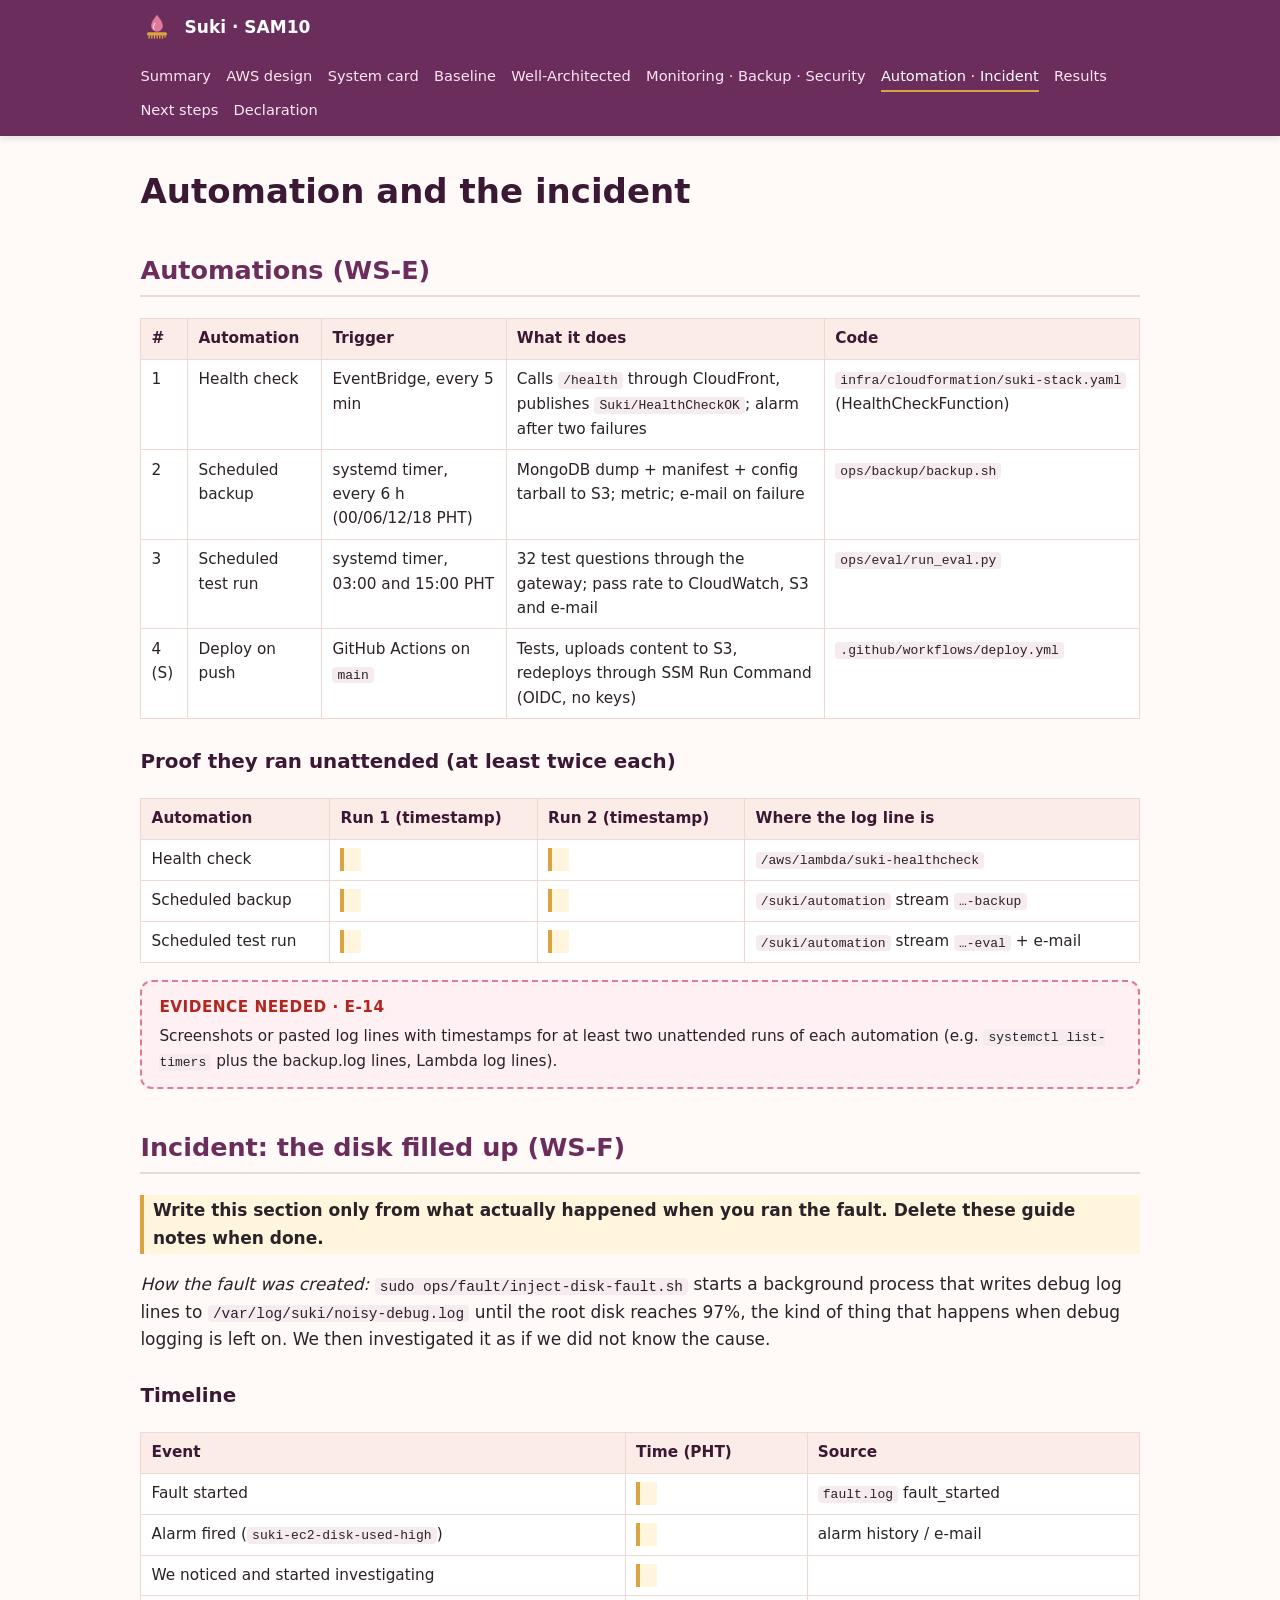
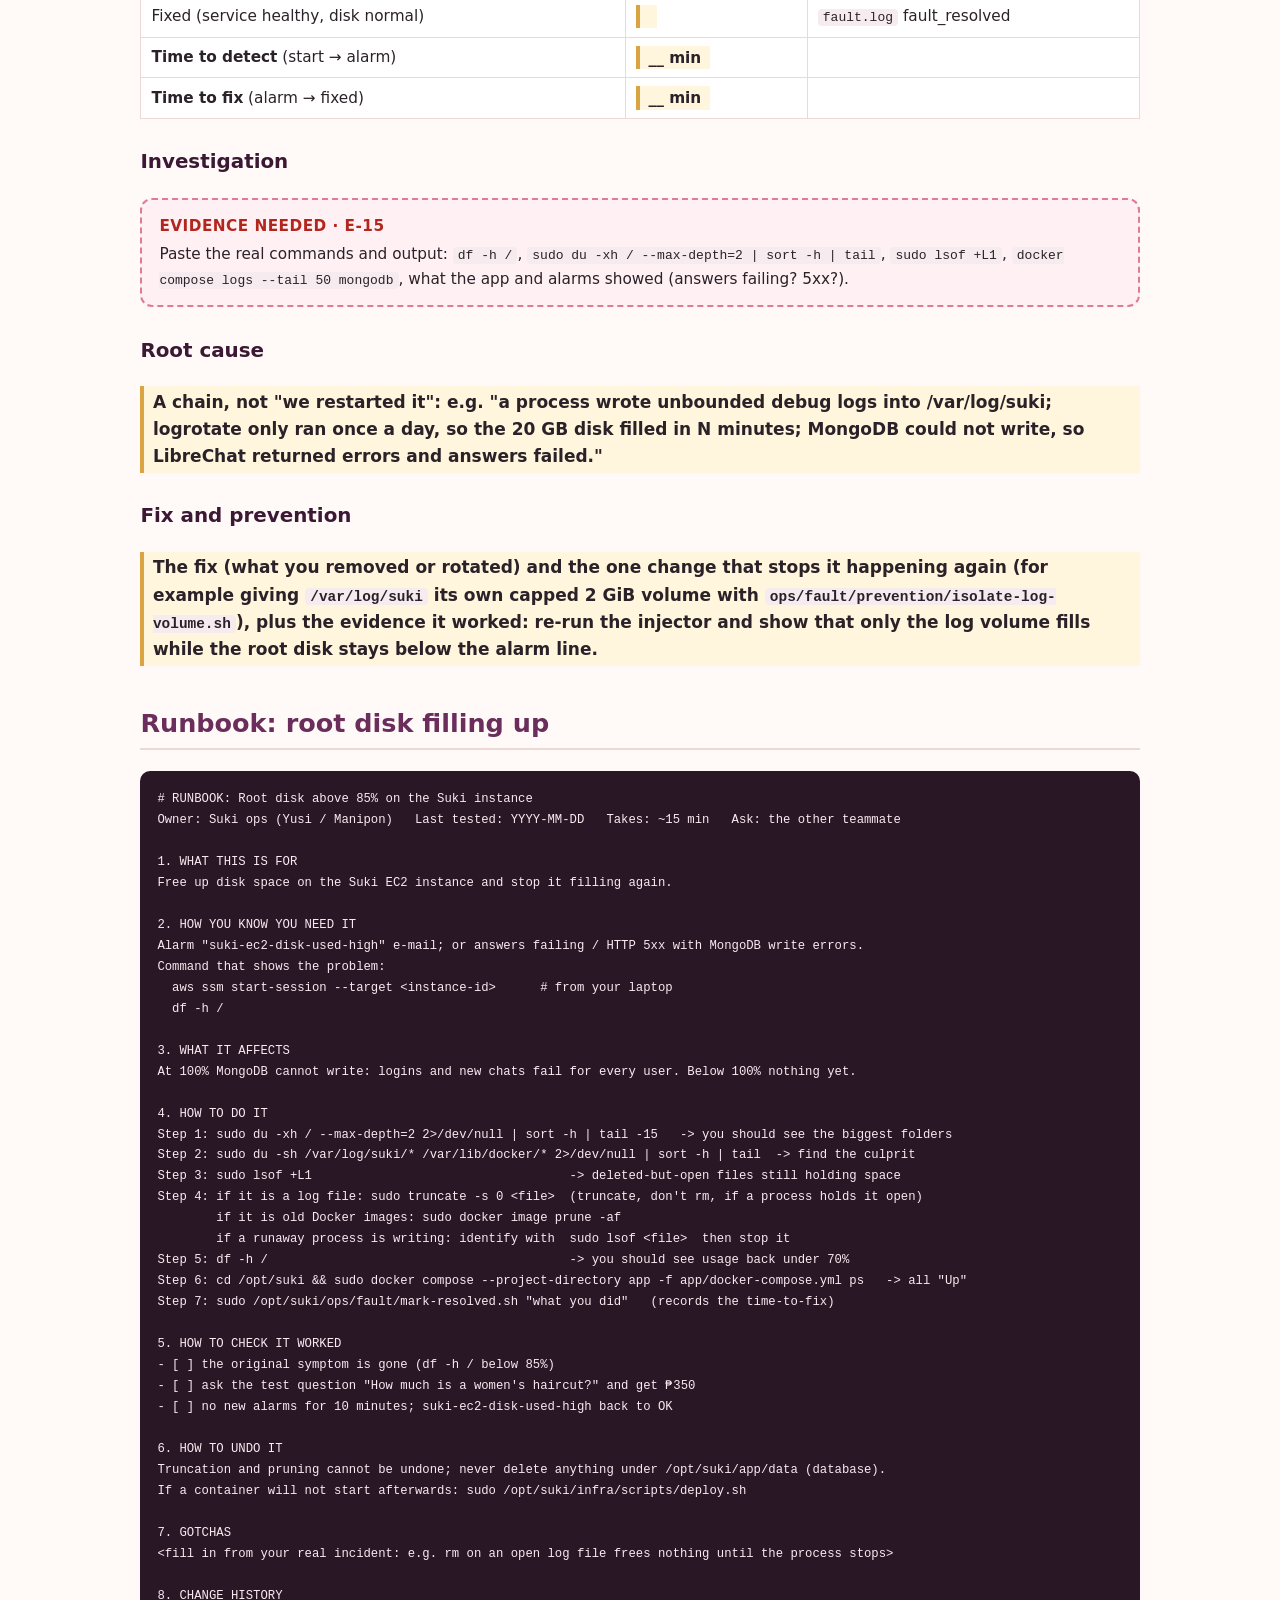
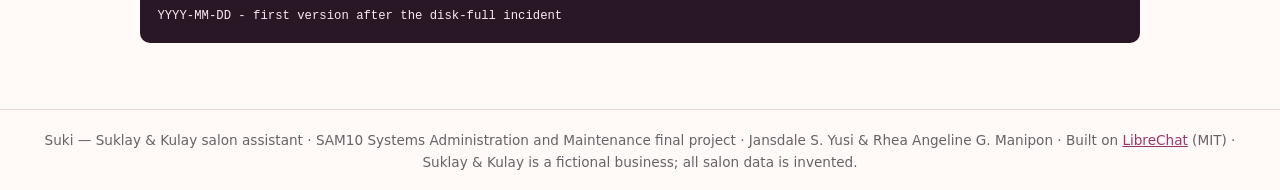
==== docs/automation-incident.html @ a9e61562 "Initial project scaffold" ====
<!doctype html>
<html lang="en">
<head>
<meta charset="utf-8">
<meta name="viewport" content="width=device-width,initial-scale=1">
<title>Automation and the incident · Suki — SAM10 final project</title>
<link rel="icon" href="assets/logo.svg">
<link rel="stylesheet" href="assets/site.css">
</head>
<body>
<header class="site"><div class="wrap">
<a class="brand" href="index.html"><img src="assets/logo.svg" alt="">Suki · SAM10</a>
<nav class="pages"><a href="index.html">Summary</a><a href="infrastructure.html">AWS design</a><a href="system.html">System card</a><a href="baseline.html">Baseline</a><a href="well-architected.html">Well-Architected</a><a href="operations.html">Monitoring · Backup · Security</a><a href="automation-incident.html" class=on>Automation · Incident</a><a href="results.html">Results</a><a href="next-steps.html">Next steps</a><a href="declaration.html">Declaration</a></nav>
</div></header>
<main class="wrap">

<h1>Automation and the incident</h1>

<h2>Automations (WS-E)</h2>
<table>
  <tr><th>#</th><th>Automation</th><th>Trigger</th><th>What it does</th><th>Code</th></tr>
  <tr><td>1</td><td>Health check</td><td>EventBridge, every 5 min</td><td>Calls <code>/health</code> through CloudFront, publishes <code>Suki/HealthCheckOK</code>; alarm after two failures</td><td><code>infra/cloudformation/suki-stack.yaml</code> (HealthCheckFunction)</td></tr>
  <tr><td>2</td><td>Scheduled backup</td><td>systemd timer, every 6 h (00/06/12/18 PHT)</td><td>MongoDB dump + manifest + config tarball to S3; metric; e-mail on failure</td><td><code>ops/backup/backup.sh</code></td></tr>
  <tr><td>3</td><td>Scheduled test run</td><td>systemd timer, 03:00 and 15:00 PHT</td><td>32 test questions through the gateway; pass rate to CloudWatch, S3 and e-mail</td><td><code>ops/eval/run_eval.py</code></td></tr>
  <tr><td>4 (S)</td><td>Deploy on push</td><td>GitHub Actions on <code>main</code></td><td>Tests, uploads content to S3, redeploys through SSM Run Command (OIDC, no keys)</td><td><code>.github/workflows/deploy.yml</code></td></tr>
</table>
<h3>Proof they ran unattended (at least twice each)</h3>
<table>
  <tr><th>Automation</th><th>Run 1 (timestamp)</th><th>Run 2 (timestamp)</th><th>Where the log line is</th></tr>
  <tr><td>Health check</td><td><span class="todo"></span></td><td><span class="todo"></span></td><td><code>/aws/lambda/suki-healthcheck</code></td></tr>
  <tr><td>Scheduled backup</td><td><span class="todo"></span></td><td><span class="todo"></span></td><td><code>/suki/automation</code> stream <code>…-backup</code></td></tr>
  <tr><td>Scheduled test run</td><td><span class="todo"></span></td><td><span class="todo"></span></td><td><code>/suki/automation</code> stream <code>…-eval</code> + e-mail</td></tr>
</table>
<div class="evidence-needed" data-id="E-14">Screenshots or pasted log lines with timestamps for at least two unattended runs of each automation (e.g. <code>systemctl list-timers</code> plus the backup.log lines, Lambda log lines).</div>

<h2 id="incident">Incident: the disk filled up (WS-F)</h2>
<p class="todo">Write this section only from what actually happened when you ran the fault. Delete these guide notes when done.</p>
<p><em>How the fault was created:</em> <code>sudo ops/fault/inject-disk-fault.sh</code> starts a background process that writes debug log lines to
<code>/var/log/suki/noisy-debug.log</code> until the root disk reaches 97%, the kind of thing that happens when debug logging is left on.
We then investigated it as if we did not know the cause.</p>

<h3>Timeline</h3>
<table>
  <tr><th>Event</th><th>Time (PHT)</th><th>Source</th></tr>
  <tr><td>Fault started</td><td><span class="todo"></span></td><td><code>fault.log</code> fault_started</td></tr>
  <tr><td>Alarm fired (<code>suki-ec2-disk-used-high</code>)</td><td><span class="todo"></span></td><td>alarm history / e-mail</td></tr>
  <tr><td>We noticed and started investigating</td><td><span class="todo"></span></td><td></td></tr>
  <tr><td>Fixed (service healthy, disk normal)</td><td><span class="todo"></span></td><td><code>fault.log</code> fault_resolved</td></tr>
  <tr><td><strong>Time to detect</strong> (start → alarm)</td><td><span class="todo">__ min</span></td><td></td></tr>
  <tr><td><strong>Time to fix</strong> (alarm → fixed)</td><td><span class="todo">__ min</span></td><td></td></tr>
</table>
<h3>Investigation</h3>
<div class="evidence-needed" data-id="E-15">Paste the real commands and output: <code>df -h /</code>, <code>sudo du -xh / --max-depth=2 | sort -h | tail</code>, <code>sudo lsof +L1</code>, <code>docker compose logs --tail 50 mongodb</code>, what the app and alarms showed (answers failing? 5xx?).</div>
<h3>Root cause</h3>
<p class="todo">A chain, not "we restarted it": e.g. "a process wrote unbounded debug logs into /var/log/suki; logrotate only ran once a day, so the 20 GB disk filled in N minutes; MongoDB could not write, so LibreChat returned errors and answers failed."</p>
<h3>Fix and prevention</h3>
<p class="todo">The fix (what you removed or rotated) and the one change that stops it happening again (for example giving <code>/var/log/suki</code> its own capped 2 GiB volume with <code>ops/fault/prevention/isolate-log-volume.sh</code>), plus the evidence it worked: re-run the injector and show that only the log volume fills while the root disk stays below the alarm line.</p>

<h2 id="runbook">Runbook: root disk filling up</h2>
<pre><code># RUNBOOK: Root disk above 85% on the Suki instance
Owner: Suki ops (Yusi / Manipon)   Last tested: YYYY-MM-DD   Takes: ~15 min   Ask: the other teammate

1. WHAT THIS IS FOR
Free up disk space on the Suki EC2 instance and stop it filling again.

2. HOW YOU KNOW YOU NEED IT
Alarm "suki-ec2-disk-used-high" e-mail; or answers failing / HTTP 5xx with MongoDB write errors.
Command that shows the problem:
  aws ssm start-session --target &lt;instance-id&gt;      # from your laptop
  df -h /

3. WHAT IT AFFECTS
At 100% MongoDB cannot write: logins and new chats fail for every user. Below 100% nothing yet.

4. HOW TO DO IT
Step 1: sudo du -xh / --max-depth=2 2&gt;/dev/null | sort -h | tail -15   -&gt; you should see the biggest folders
Step 2: sudo du -sh /var/log/suki/* /var/lib/docker/* 2&gt;/dev/null | sort -h | tail  -&gt; find the culprit
Step 3: sudo lsof +L1                                   -&gt; deleted-but-open files still holding space
Step 4: if it is a log file: sudo truncate -s 0 &lt;file&gt;  (truncate, don't rm, if a process holds it open)
        if it is old Docker images: sudo docker image prune -af
        if a runaway process is writing: identify with  sudo lsof &lt;file&gt;  then stop it
Step 5: df -h /                                         -&gt; you should see usage back under 70%
Step 6: cd /opt/suki &amp;&amp; sudo docker compose --project-directory app -f app/docker-compose.yml ps   -&gt; all "Up"
Step 7: sudo /opt/suki/ops/fault/mark-resolved.sh "what you did"   (records the time-to-fix)

5. HOW TO CHECK IT WORKED
- [ ] the original symptom is gone (df -h / below 85%)
- [ ] ask the test question "How much is a women's haircut?" and get ₱350
- [ ] no new alarms for 10 minutes; suki-ec2-disk-used-high back to OK

6. HOW TO UNDO IT
Truncation and pruning cannot be undone; never delete anything under /opt/suki/app/data (database).
If a container will not start afterwards: sudo /opt/suki/infra/scripts/deploy.sh

7. GOTCHAS
&lt;fill in from your real incident: e.g. rm on an open log file frees nothing until the process stops&gt;

8. CHANGE HISTORY
YYYY-MM-DD - first version after the disk-full incident
</code></pre>

</main>
<footer class="site">Suki — Suklay &amp; Kulay salon assistant · SAM10 Systems Administration and Maintenance final project ·
Jansdale S. Yusi &amp; Rhea Angeline G. Manipon · Built on <a href="https://github.com/danny-avila/LibreChat">LibreChat</a> (MIT) ·
Suklay &amp; Kulay is a fictional business; all salon data is invented.</footer>
</body>
</html>
---- docs/assets/site.css ----
:root{--plum:#6B2D5C;--plum-d:#3b1834;--rose:#E07A9B;--cream:#FFF4F0;--blush:#fcece7;--gold:#D9A441;--ink:#2a2228;--muted:#6b5f68;--line:#ecd9d3;--ok:#2f7d4f;--warn:#a35a00;--bad:#b3261e}
*{box-sizing:border-box}
html{font-size:17px}
body{margin:0;font-family:system-ui,-apple-system,"Segoe UI",Roboto,sans-serif;color:var(--ink);background:#fffaf8;line-height:1.6}
a{color:#a03468}
header.site{background:var(--plum);color:#fff;position:sticky;top:0;z-index:5;box-shadow:0 2px 8px rgba(0,0,0,.12)}
header.site .wrap{display:flex;align-items:center;gap:1rem;flex-wrap:wrap;padding:.6rem 1.2rem}
header.site .brand{display:flex;align-items:center;gap:.6rem;color:#fff;text-decoration:none;font-weight:700}
header.site .brand img{width:34px;height:34px}
nav.pages{display:flex;flex-wrap:wrap;gap:.2rem .9rem;font-size:.86rem}
nav.pages a{color:#fde7ef;text-decoration:none;padding:.15rem 0;border-bottom:2px solid transparent}
nav.pages a:hover,nav.pages a.on{color:#fff;border-bottom-color:var(--gold)}
.wrap{max-width:1040px;margin:0 auto}
main{padding:1.5rem 1.2rem 3rem}
h1{color:var(--plum-d);font-size:2rem;line-height:1.2;margin:.6rem 0 .4rem}
h2{color:var(--plum);margin-top:2.2rem;border-bottom:2px solid var(--line);padding-bottom:.25rem}
h3{color:var(--plum-d);margin-top:1.6rem}
.lead{font-size:1.12rem;color:var(--muted);margin-top:0}
table{border-collapse:collapse;width:100%;margin:1rem 0;font-size:.9rem;background:#fff}
th,td{border:1px solid var(--line);padding:.45rem .6rem;text-align:left;vertical-align:top}
th{background:var(--blush);color:var(--plum-d)}
code,pre{font-family:ui-monospace,SFMono-Regular,Menlo,Consolas,monospace;font-size:.85em}
code{background:#f6ecef;padding:.05rem .3rem;border-radius:4px}
pre{background:#2a1726;color:#fbe9f0;padding:1rem;border-radius:10px;overflow:auto;line-height:1.45}
pre code{background:none;padding:0}
.card{background:#fff;border:1px solid var(--line);border-radius:14px;padding:1rem 1.2rem;margin:1rem 0}
.grid{display:grid;grid-template-columns:repeat(auto-fit,minmax(230px,1fr));gap:1rem}
.pill{display:inline-block;font-size:.75rem;font-weight:700;padding:.1rem .55rem;border-radius:99px;background:var(--blush);color:var(--plum)}
.good{color:var(--ok);font-weight:700}.adequate{color:var(--warn);font-weight:700}.gap{color:var(--bad);font-weight:700}
.hero{display:flex;gap:1.4rem;align-items:center;flex-wrap:wrap}
.hero img{width:110px;height:110px}
figure{margin:1.2rem 0}figure img{max-width:100%;border:1px solid var(--line);border-radius:10px;background:#fff}
figcaption{font-size:.85rem;color:var(--muted);margin-top:.35rem}
.video{position:relative;padding-top:56.25%;border-radius:12px;overflow:hidden;background:#1e1219}
.video iframe{position:absolute;inset:0;width:100%;height:100%;border:0}
/* Evidence that must be captured from the REAL system. Delete each box once replaced. */
.evidence-needed{border:2px dashed var(--rose);background:#fff0f4;border-radius:12px;padding:.8rem 1rem;margin:1rem 0;font-size:.9rem}
.evidence-needed::before{content:"EVIDENCE NEEDED · " attr(data-id);display:block;font-weight:800;color:var(--bad);letter-spacing:.03em;margin-bottom:.25rem}
.todo{background:#fff6dd;border-left:4px solid var(--gold);padding:.15rem .5rem;font-weight:600}
.draft{border-left:4px solid var(--gold);background:#fffaf0;padding:.6rem .9rem;margin:1rem 0;font-size:.9rem}
.draft::before{content:"DRAFT — check against your running system, then rewrite in your own words and delete this label";display:block;font-weight:800;color:var(--warn);font-size:.78rem;margin-bottom:.2rem}
footer.site{border-top:1px solid var(--line);color:var(--muted);font-size:.8rem;padding:1.2rem;text-align:center}
@media (max-width:640px){html{font-size:16px}h1{font-size:1.6rem}}
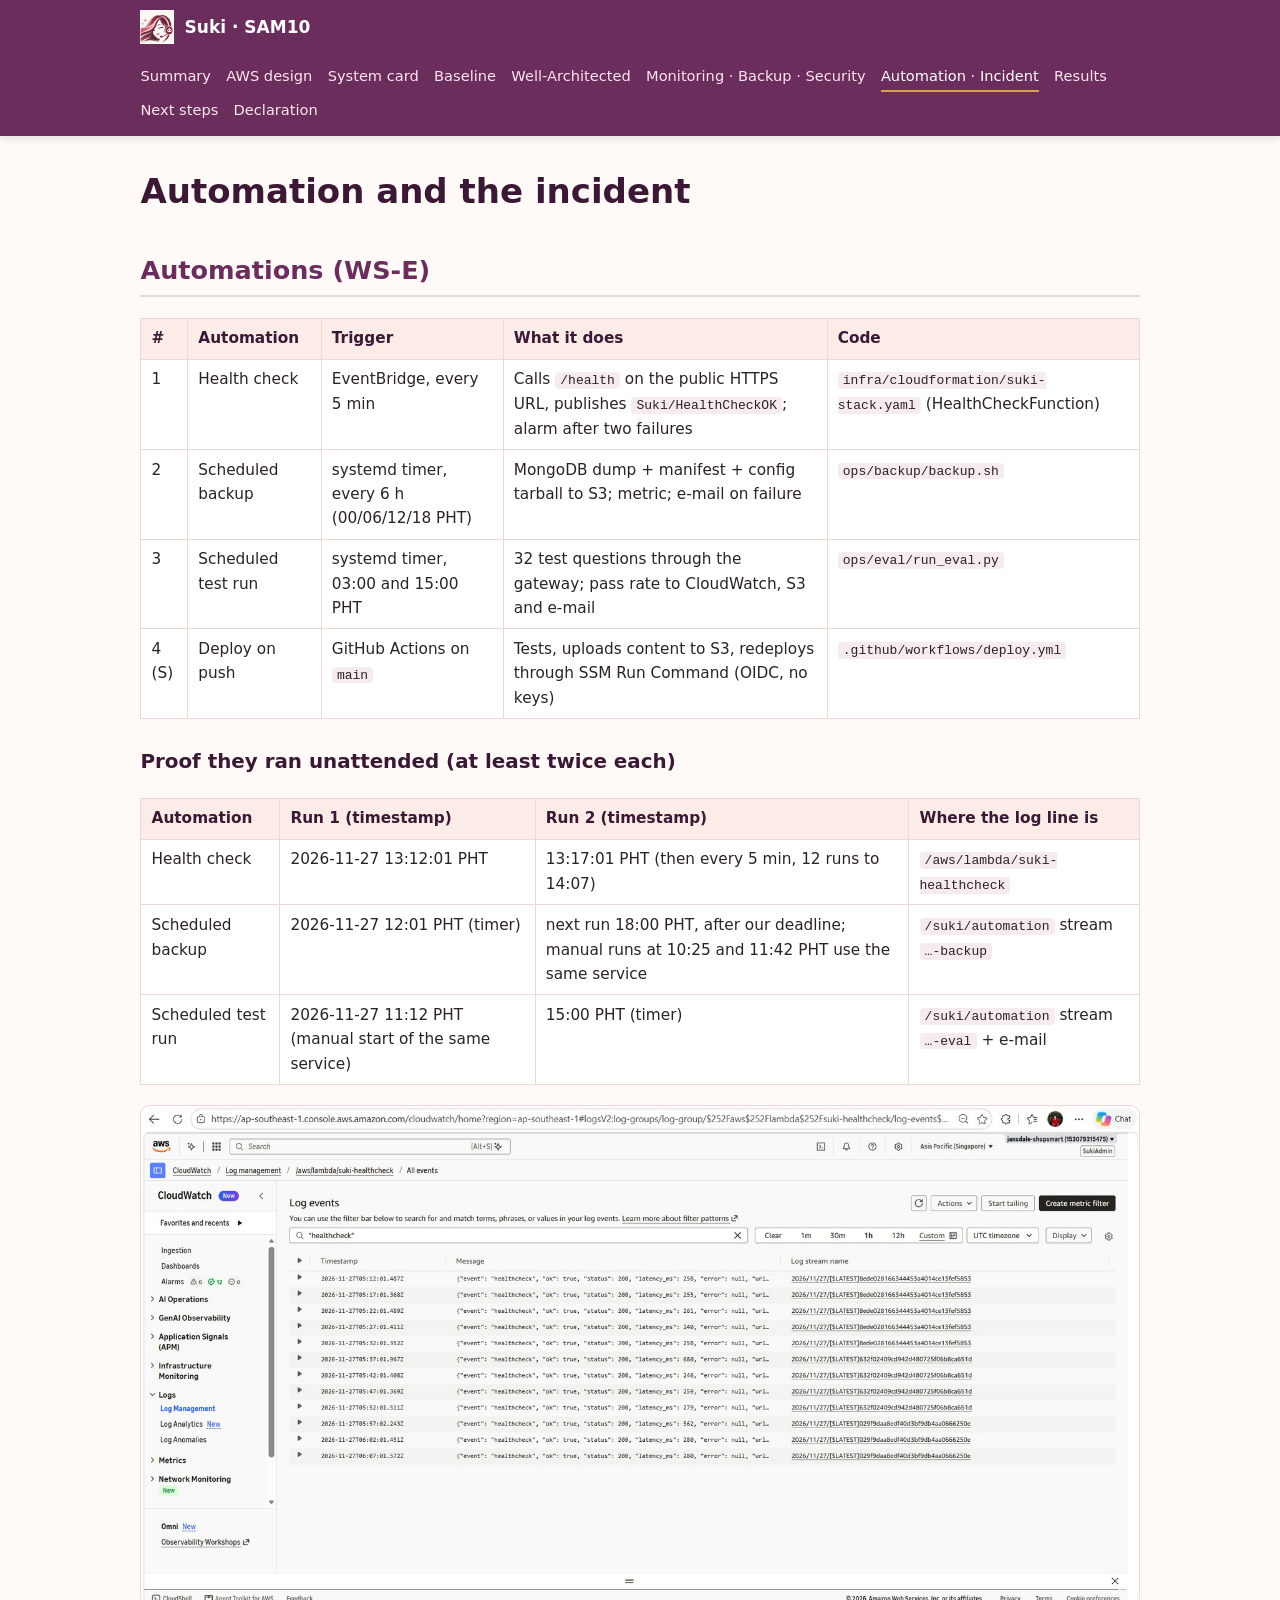
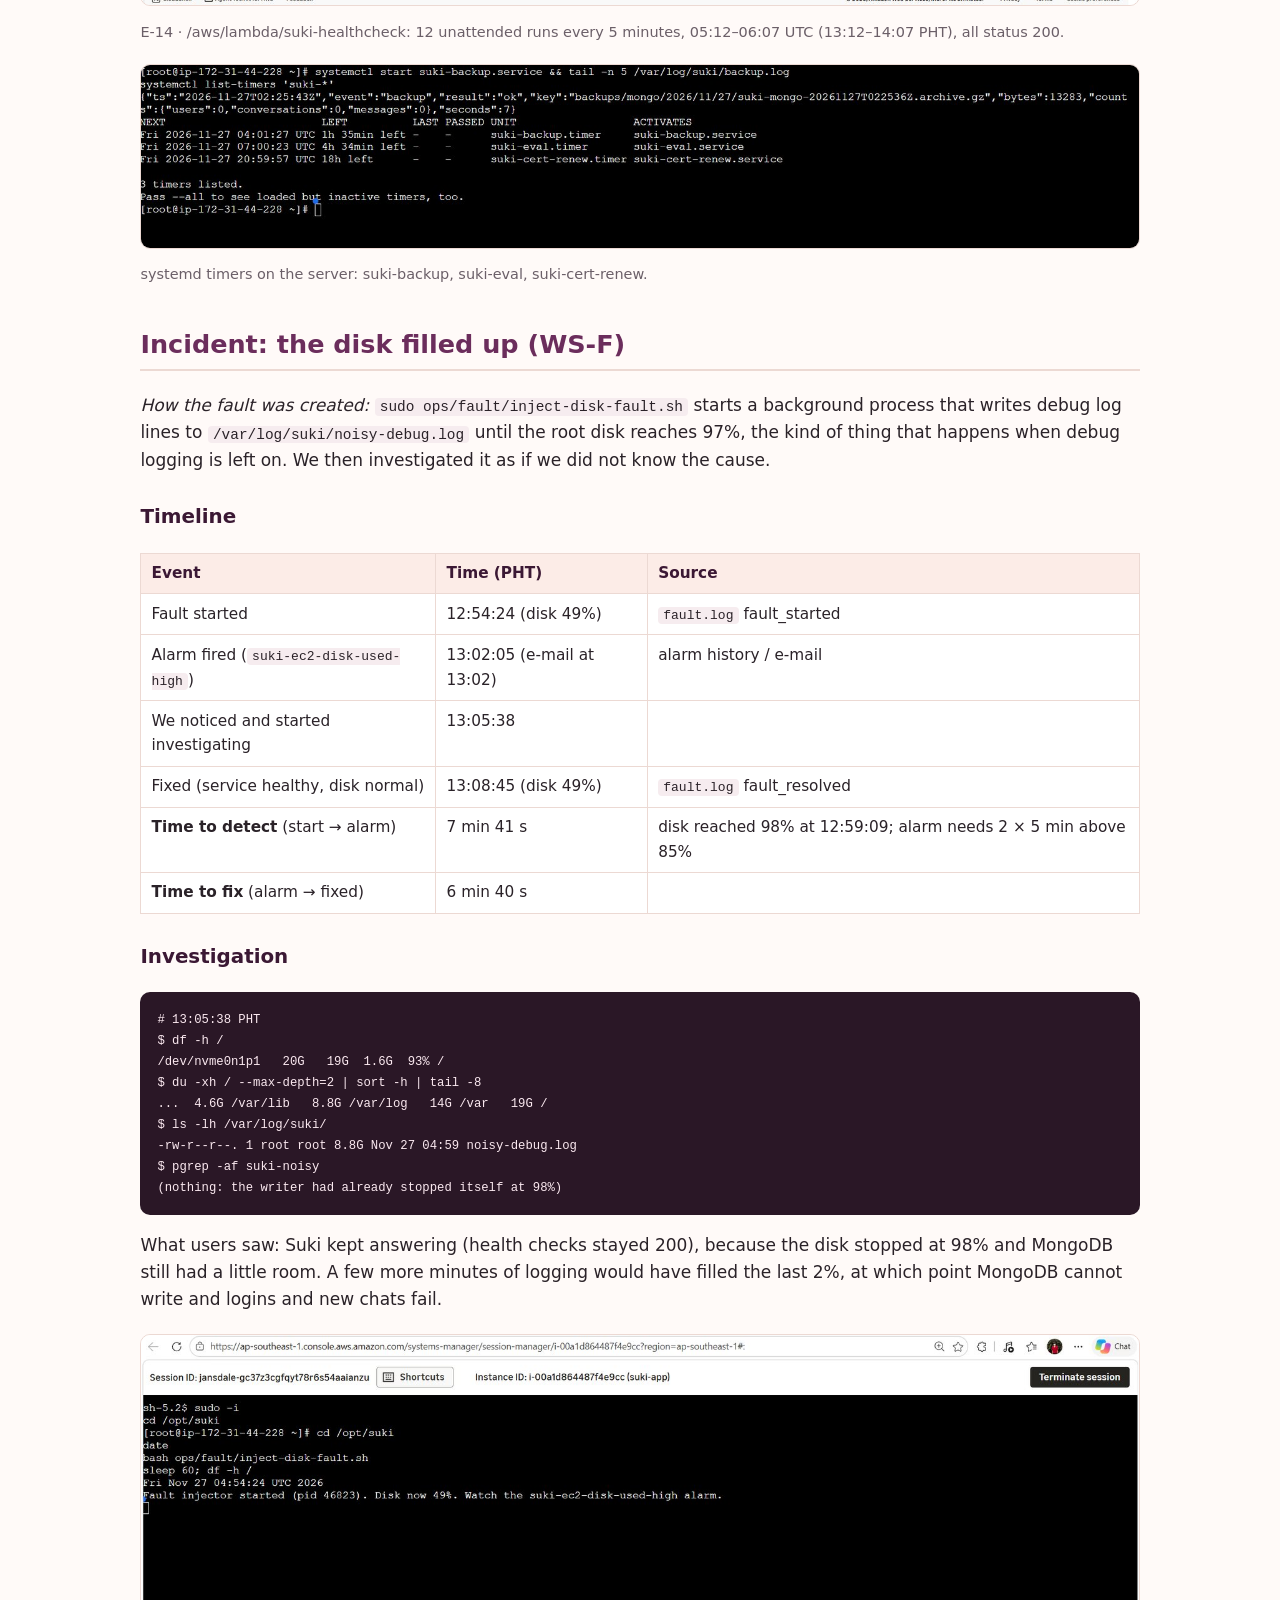
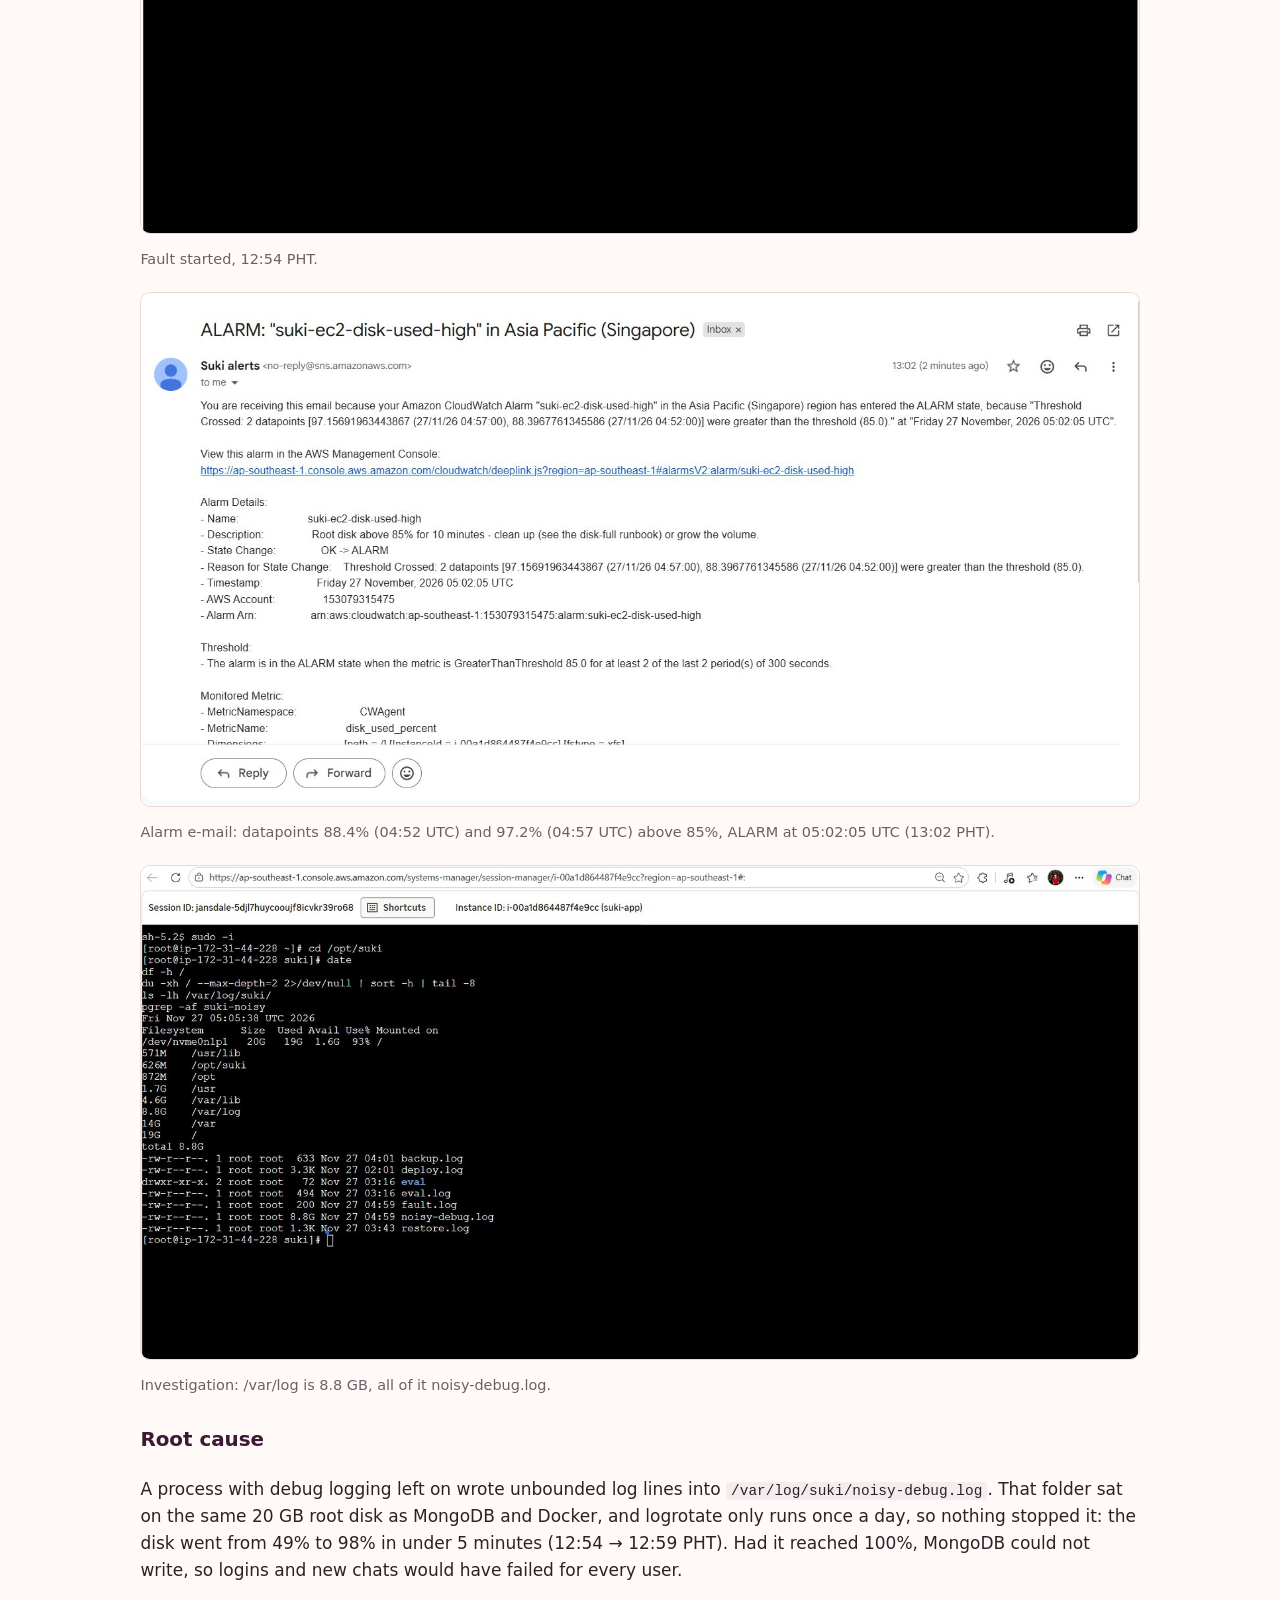
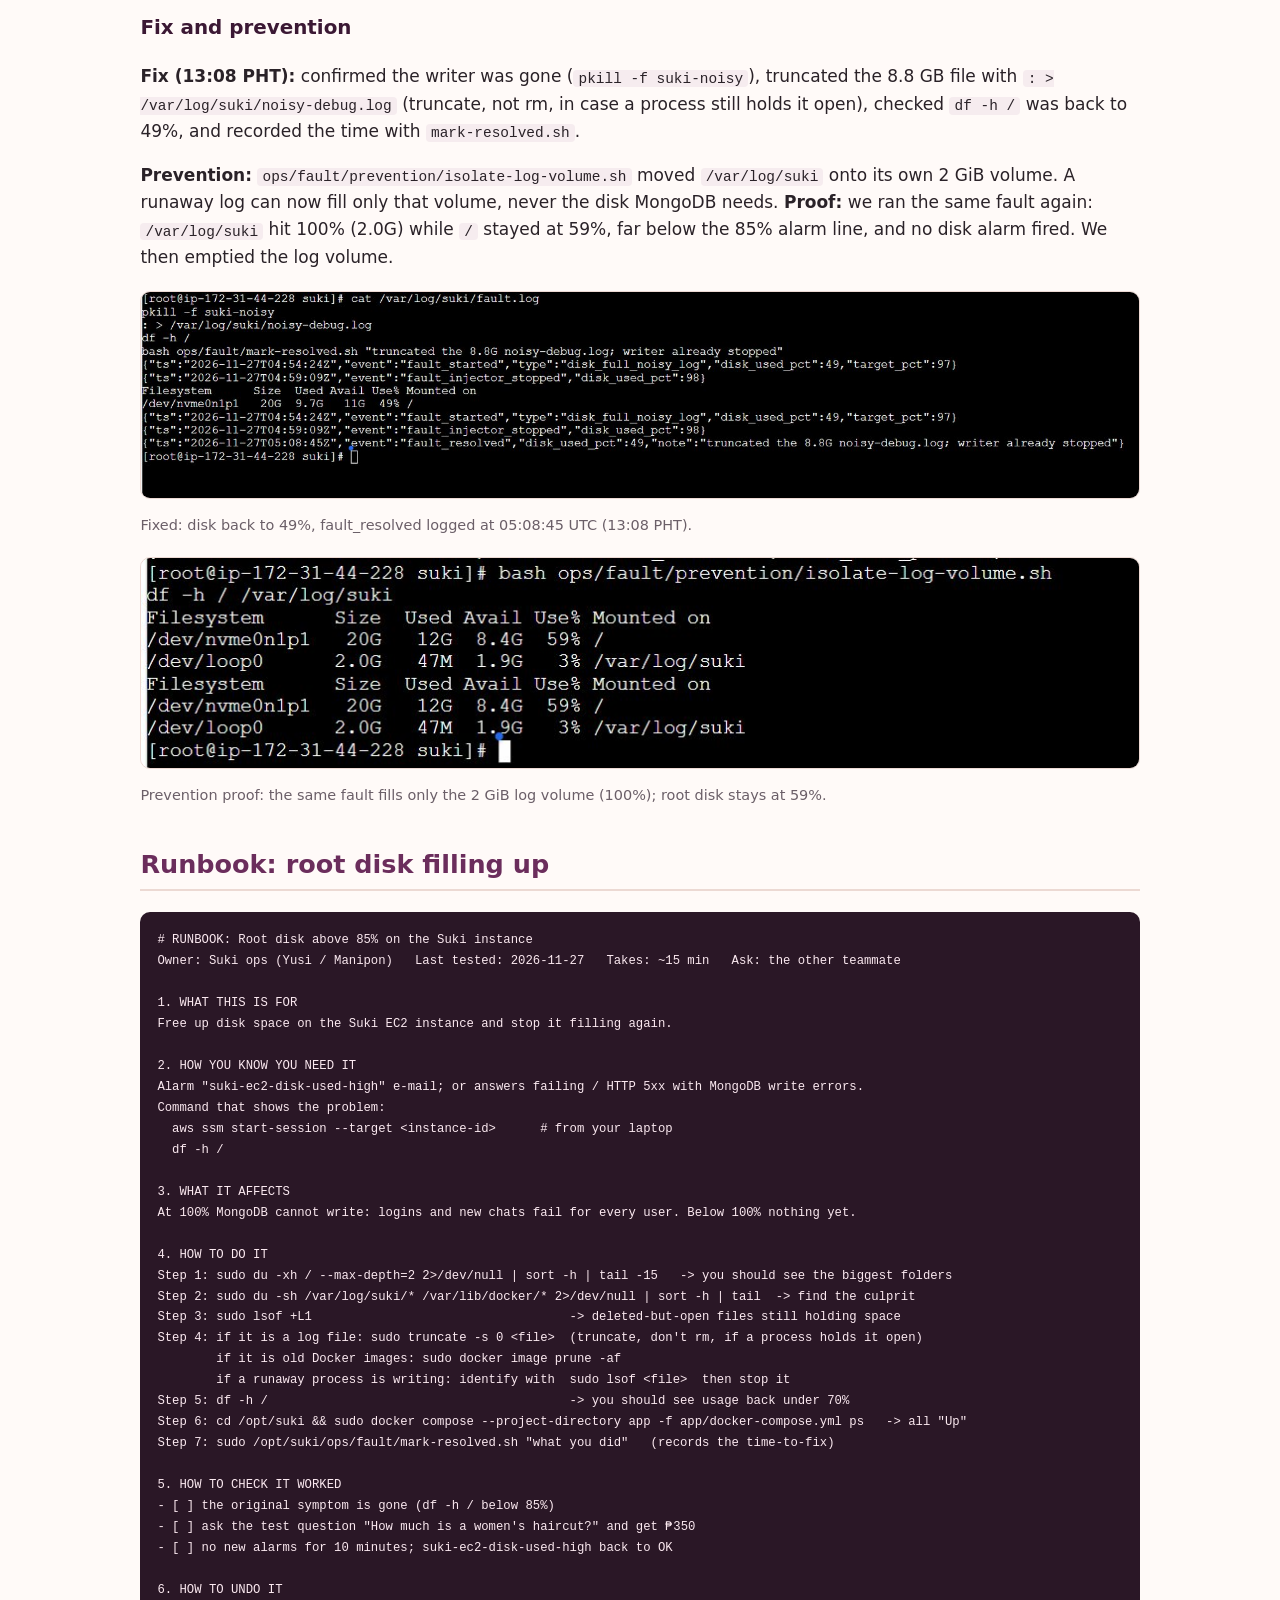
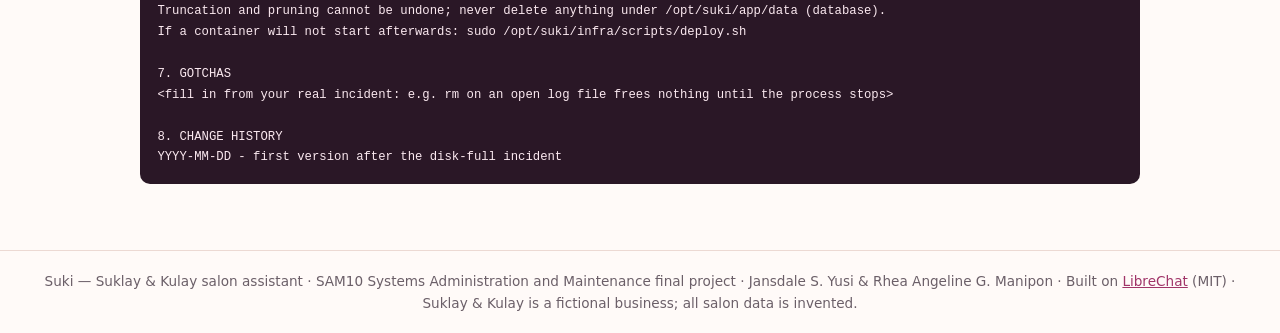
==== commit c914debc: "Website: evidence screenshots and real results" ====
--- a/docs/automation-incident.html
+++ b/docs/automation-incident.html
@@ -19,7 +19,7 @@
 <h2>Automations (WS-E)</h2>
 <table>
   <tr><th>#</th><th>Automation</th><th>Trigger</th><th>What it does</th><th>Code</th></tr>
-  <tr><td>1</td><td>Health check</td><td>EventBridge, every 5 min</td><td>Calls <code>/health</code> through CloudFront, publishes <code>Suki/HealthCheckOK</code>; alarm after two failures</td><td><code>infra/cloudformation/suki-stack.yaml</code> (HealthCheckFunction)</td></tr>
+  <tr><td>1</td><td>Health check</td><td>EventBridge, every 5 min</td><td>Calls <code>/health</code> on the public HTTPS URL, publishes <code>Suki/HealthCheckOK</code>; alarm after two failures</td><td><code>infra/cloudformation/suki-stack.yaml</code> (HealthCheckFunction)</td></tr>
   <tr><td>2</td><td>Scheduled backup</td><td>systemd timer, every 6 h (00/06/12/18 PHT)</td><td>MongoDB dump + manifest + config tarball to S3; metric; e-mail on failure</td><td><code>ops/backup/backup.sh</code></td></tr>
   <tr><td>3</td><td>Scheduled test run</td><td>systemd timer, 03:00 and 15:00 PHT</td><td>32 test questions through the gateway; pass rate to CloudWatch, S3 and e-mail</td><td><code>ops/eval/run_eval.py</code></td></tr>
   <tr><td>4 (S)</td><td>Deploy on push</td><td>GitHub Actions on <code>main</code></td><td>Tests, uploads content to S3, redeploys through SSM Run Command (OIDC, no keys)</td><td><code>.github/workflows/deploy.yml</code></td></tr>
@@ -27,14 +27,13 @@
 <h3>Proof they ran unattended (at least twice each)</h3>
 <table>
   <tr><th>Automation</th><th>Run 1 (timestamp)</th><th>Run 2 (timestamp)</th><th>Where the log line is</th></tr>
-  <tr><td>Health check</td><td><span class="todo"></span></td><td><span class="todo"></span></td><td><code>/aws/lambda/suki-healthcheck</code></td></tr>
-  <tr><td>Scheduled backup</td><td><span class="todo"></span></td><td><span class="todo"></span></td><td><code>/suki/automation</code> stream <code>…-backup</code></td></tr>
-  <tr><td>Scheduled test run</td><td><span class="todo"></span></td><td><span class="todo"></span></td><td><code>/suki/automation</code> stream <code>…-eval</code> + e-mail</td></tr>
+  <tr><td>Health check</td><td>2026-11-27 13:12:01 PHT</td><td>13:17:01 PHT (then every 5 min, 12 runs to 14:07)</td><td><code>/aws/lambda/suki-healthcheck</code></td></tr>
+  <tr><td>Scheduled backup</td><td>2026-11-27 12:01 PHT (timer)</td><td>next run 18:00 PHT, after our deadline; manual runs at 10:25 and 11:42 PHT use the same service</td><td><code>/suki/automation</code> stream <code>…-backup</code></td></tr>
+  <tr><td>Scheduled test run</td><td>2026-11-27 11:12 PHT (manual start of the same service)</td><td>15:00 PHT (timer)</td><td><code>/suki/automation</code> stream <code>…-eval</code> + e-mail</td></tr>
 </table>
-<div class="evidence-needed" data-id="E-14">Screenshots or pasted log lines with timestamps for at least two unattended runs of each automation (e.g. <code>systemctl list-timers</code> plus the backup.log lines, Lambda log lines).</div>
+<figure><a href="evidence/E-14_healthcheck-runs.jpg"><img src="evidence/E-14_healthcheck-runs.jpg" alt="E-14 · /aws/lambda/suki-healthcheck: 12 unattended runs every 5 minutes, 05:12–06:07 UTC (13:12–14:07 PHT), all status 200." loading="lazy"></a><figcaption>E-14 · /aws/lambda/suki-healthcheck: 12 unattended runs every 5 minutes, 05:12–06:07 UTC (13:12–14:07 PHT), all status 200.</figcaption></figure><figure><a href="evidence/E-10_backup-and-timers.jpg"><img src="evidence/E-10_backup-and-timers.jpg" alt="systemd timers on the server: suki-backup, suki-eval, suki-cert-renew." loading="lazy"></a><figcaption>systemd timers on the server: suki-backup, suki-eval, suki-cert-renew.</figcaption></figure>
 
 <h2 id="incident">Incident: the disk filled up (WS-F)</h2>
-<p class="todo">Write this section only from what actually happened when you ran the fault. Delete these guide notes when done.</p>
 <p><em>How the fault was created:</em> <code>sudo ops/fault/inject-disk-fault.sh</code> starts a background process that writes debug log lines to
 <code>/var/log/suki/noisy-debug.log</code> until the root disk reaches 97%, the kind of thing that happens when debug logging is left on.
 We then investigated it as if we did not know the cause.</p>
@@ -42,23 +41,33 @@
 <h3>Timeline</h3>
 <table>
   <tr><th>Event</th><th>Time (PHT)</th><th>Source</th></tr>
-  <tr><td>Fault started</td><td><span class="todo"></span></td><td><code>fault.log</code> fault_started</td></tr>
-  <tr><td>Alarm fired (<code>suki-ec2-disk-used-high</code>)</td><td><span class="todo"></span></td><td>alarm history / e-mail</td></tr>
-  <tr><td>We noticed and started investigating</td><td><span class="todo"></span></td><td></td></tr>
-  <tr><td>Fixed (service healthy, disk normal)</td><td><span class="todo"></span></td><td><code>fault.log</code> fault_resolved</td></tr>
-  <tr><td><strong>Time to detect</strong> (start → alarm)</td><td><span class="todo">__ min</span></td><td></td></tr>
-  <tr><td><strong>Time to fix</strong> (alarm → fixed)</td><td><span class="todo">__ min</span></td><td></td></tr>
+  <tr><td>Fault started</td><td>12:54:24 (disk 49%)</td><td><code>fault.log</code> fault_started</td></tr>
+  <tr><td>Alarm fired (<code>suki-ec2-disk-used-high</code>)</td><td>13:02:05 (e-mail at 13:02)</td><td>alarm history / e-mail</td></tr>
+  <tr><td>We noticed and started investigating</td><td>13:05:38</td><td></td></tr>
+  <tr><td>Fixed (service healthy, disk normal)</td><td>13:08:45 (disk 49%)</td><td><code>fault.log</code> fault_resolved</td></tr>
+  <tr><td><strong>Time to detect</strong> (start → alarm)</td><td>7 min 41 s</td><td>disk reached 98% at 12:59:09; alarm needs 2 × 5 min above 85%</td></tr>
+  <tr><td><strong>Time to fix</strong> (alarm → fixed)</td><td>6 min 40 s</td><td></td></tr>
 </table>
 <h3>Investigation</h3>
-<div class="evidence-needed" data-id="E-15">Paste the real commands and output: <code>df -h /</code>, <code>sudo du -xh / --max-depth=2 | sort -h | tail</code>, <code>sudo lsof +L1</code>, <code>docker compose logs --tail 50 mongodb</code>, what the app and alarms showed (answers failing? 5xx?).</div>
+<pre><code># 13:05:38 PHT
+$ df -h /
+/dev/nvme0n1p1   20G   19G  1.6G  93% /
+$ du -xh / --max-depth=2 | sort -h | tail -8
+...  4.6G /var/lib   8.8G /var/log   14G /var   19G /
+$ ls -lh /var/log/suki/
+-rw-r--r--. 1 root root 8.8G Nov 27 04:59 noisy-debug.log
+$ pgrep -af suki-noisy
+(nothing: the writer had already stopped itself at 98%)</code></pre>
+<p>What users saw: Suki kept answering (health checks stayed 200), because the disk stopped at 98% and MongoDB still had a little room. A few more minutes of logging would have filled the last 2%, at which point MongoDB cannot write and logins and new chats fail.</p><figure><a href="evidence/E-15a_fault-started.jpg"><img src="evidence/E-15a_fault-started.jpg" alt="Fault started, 12:54 PHT." loading="lazy"></a><figcaption>Fault started, 12:54 PHT.</figcaption></figure><figure><a href="evidence/E-15b_disk-alarm.jpg"><img src="evidence/E-15b_disk-alarm.jpg" alt="Alarm e-mail: datapoints 88.4% (04:52 UTC) and 97.2% (04:57 UTC) above 85%, ALARM at 05:02:05 UTC (13:02 PHT)." loading="lazy"></a><figcaption>Alarm e-mail: datapoints 88.4% (04:52 UTC) and 97.2% (04:57 UTC) above 85%, ALARM at 05:02:05 UTC (13:02 PHT).</figcaption></figure><figure><a href="evidence/E-15c_investigation.jpg"><img src="evidence/E-15c_investigation.jpg" alt="Investigation: /var/log is 8.8 GB, all of it noisy-debug.log." loading="lazy"></a><figcaption>Investigation: /var/log is 8.8 GB, all of it noisy-debug.log.</figcaption></figure>
 <h3>Root cause</h3>
-<p class="todo">A chain, not "we restarted it": e.g. "a process wrote unbounded debug logs into /var/log/suki; logrotate only ran once a day, so the 20 GB disk filled in N minutes; MongoDB could not write, so LibreChat returned errors and answers failed."</p>
+<p>A process with debug logging left on wrote unbounded log lines into <code>/var/log/suki/noisy-debug.log</code>. That folder sat on the same 20 GB root disk as MongoDB and Docker, and logrotate only runs once a day, so nothing stopped it: the disk went from 49% to 98% in under 5 minutes (12:54 → 12:59 PHT). Had it reached 100%, MongoDB could not write, so logins and new chats would have failed for every user.</p>
 <h3>Fix and prevention</h3>
-<p class="todo">The fix (what you removed or rotated) and the one change that stops it happening again (for example giving <code>/var/log/suki</code> its own capped 2 GiB volume with <code>ops/fault/prevention/isolate-log-volume.sh</code>), plus the evidence it worked: re-run the injector and show that only the log volume fills while the root disk stays below the alarm line.</p>
+<p><strong>Fix (13:08 PHT):</strong> confirmed the writer was gone (<code>pkill -f suki-noisy</code>), truncated the 8.8 GB file with <code>: &gt; /var/log/suki/noisy-debug.log</code> (truncate, not rm, in case a process still holds it open), checked <code>df -h /</code> was back to 49%, and recorded the time with <code>mark-resolved.sh</code>.</p>
+<p><strong>Prevention:</strong> <code>ops/fault/prevention/isolate-log-volume.sh</code> moved <code>/var/log/suki</code> onto its own 2 GiB volume. A runaway log can now fill only that volume, never the disk MongoDB needs. <strong>Proof:</strong> we ran the same fault again: <code>/var/log/suki</code> hit 100% (2.0G) while <code>/</code> stayed at 59%, far below the 85% alarm line, and no disk alarm fired. We then emptied the log volume.</p><figure><a href="evidence/E-15d_fixed.jpg"><img src="evidence/E-15d_fixed.jpg" alt="Fixed: disk back to 49%, fault_resolved logged at 05:08:45 UTC (13:08 PHT)." loading="lazy"></a><figcaption>Fixed: disk back to 49%, fault_resolved logged at 05:08:45 UTC (13:08 PHT).</figcaption></figure><figure><a href="evidence/E-15e_prevention-proof.jpg"><img src="evidence/E-15e_prevention-proof.jpg" alt="Prevention proof: the same fault fills only the 2 GiB log volume (100%); root disk stays at 59%." loading="lazy"></a><figcaption>Prevention proof: the same fault fills only the 2 GiB log volume (100%); root disk stays at 59%.</figcaption></figure>
 
 <h2 id="runbook">Runbook: root disk filling up</h2>
 <pre><code># RUNBOOK: Root disk above 85% on the Suki instance
-Owner: Suki ops (Yusi / Manipon)   Last tested: YYYY-MM-DD   Takes: ~15 min   Ask: the other teammate
+Owner: Suki ops (Yusi / Manipon)   Last tested: 2026-11-27   Takes: ~15 min   Ask: the other teammate
 
 1. WHAT THIS IS FOR
 Free up disk space on the Suki EC2 instance and stop it filling again.
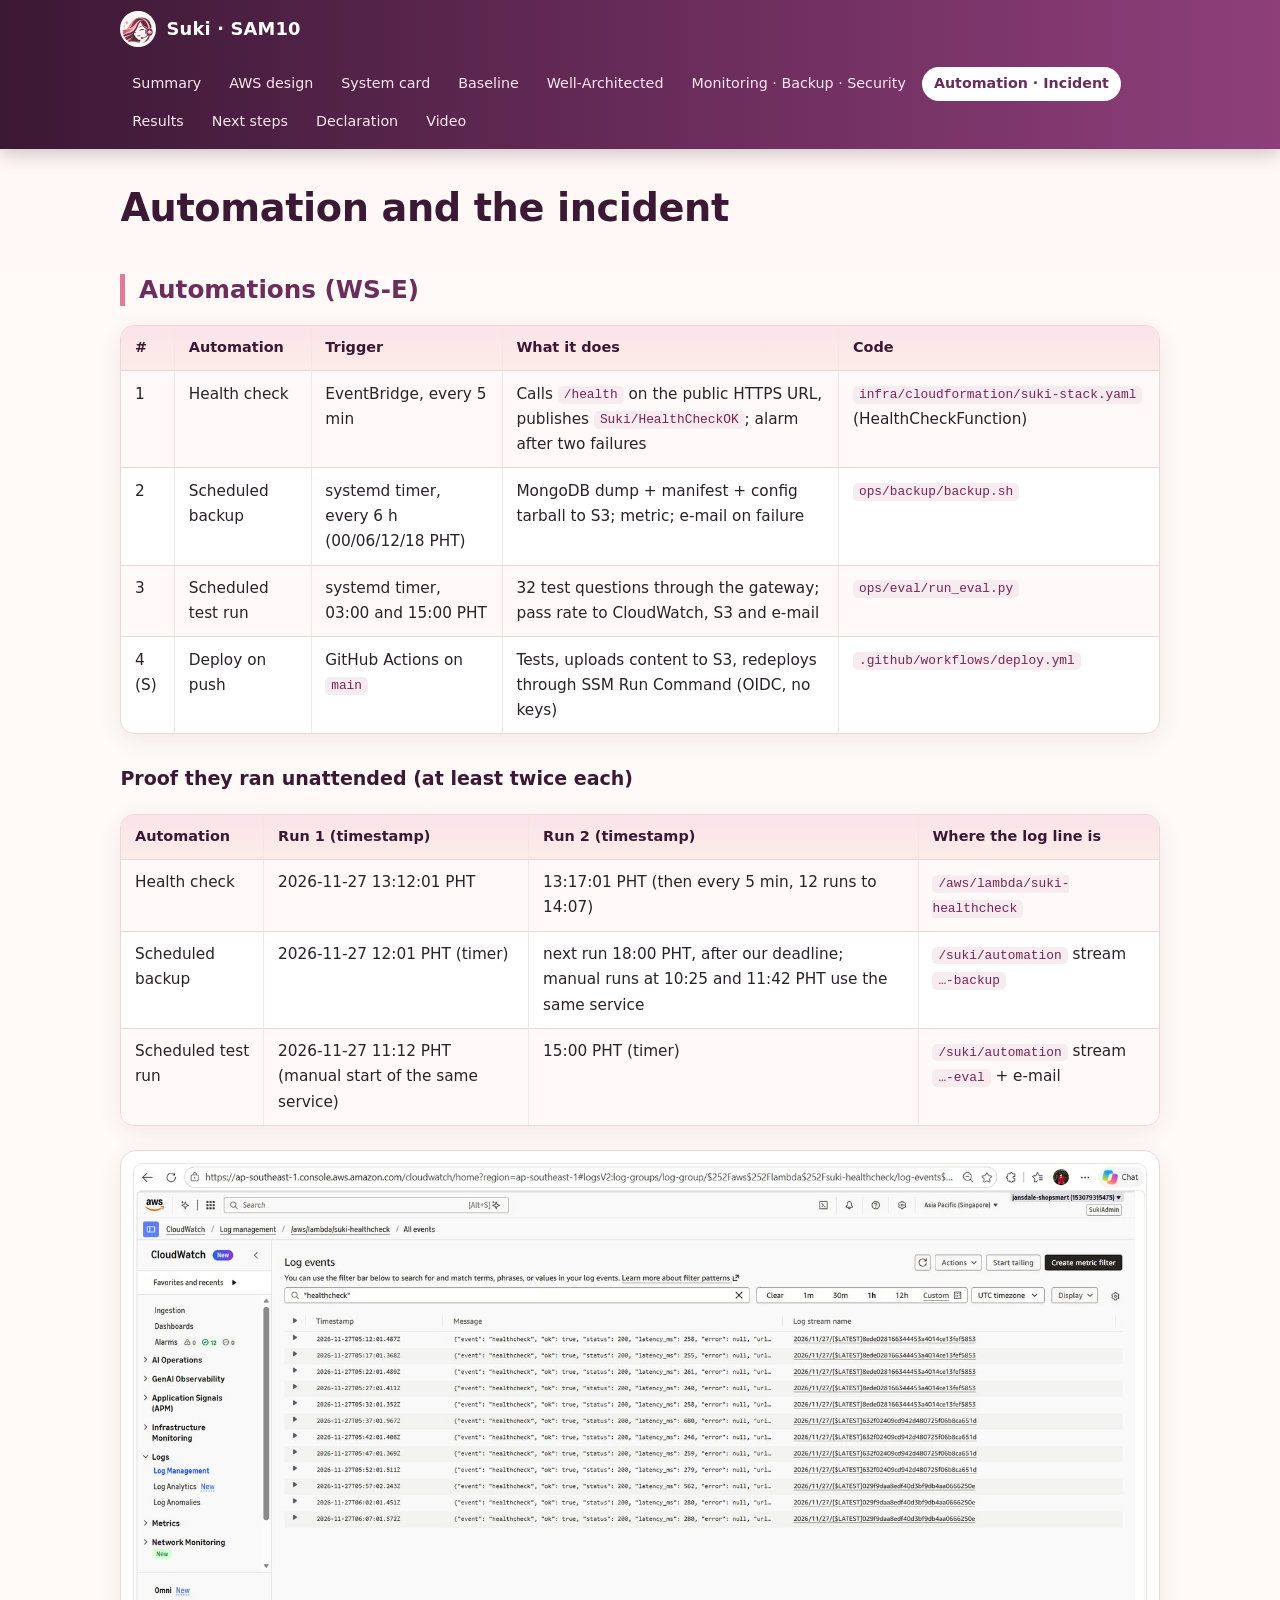
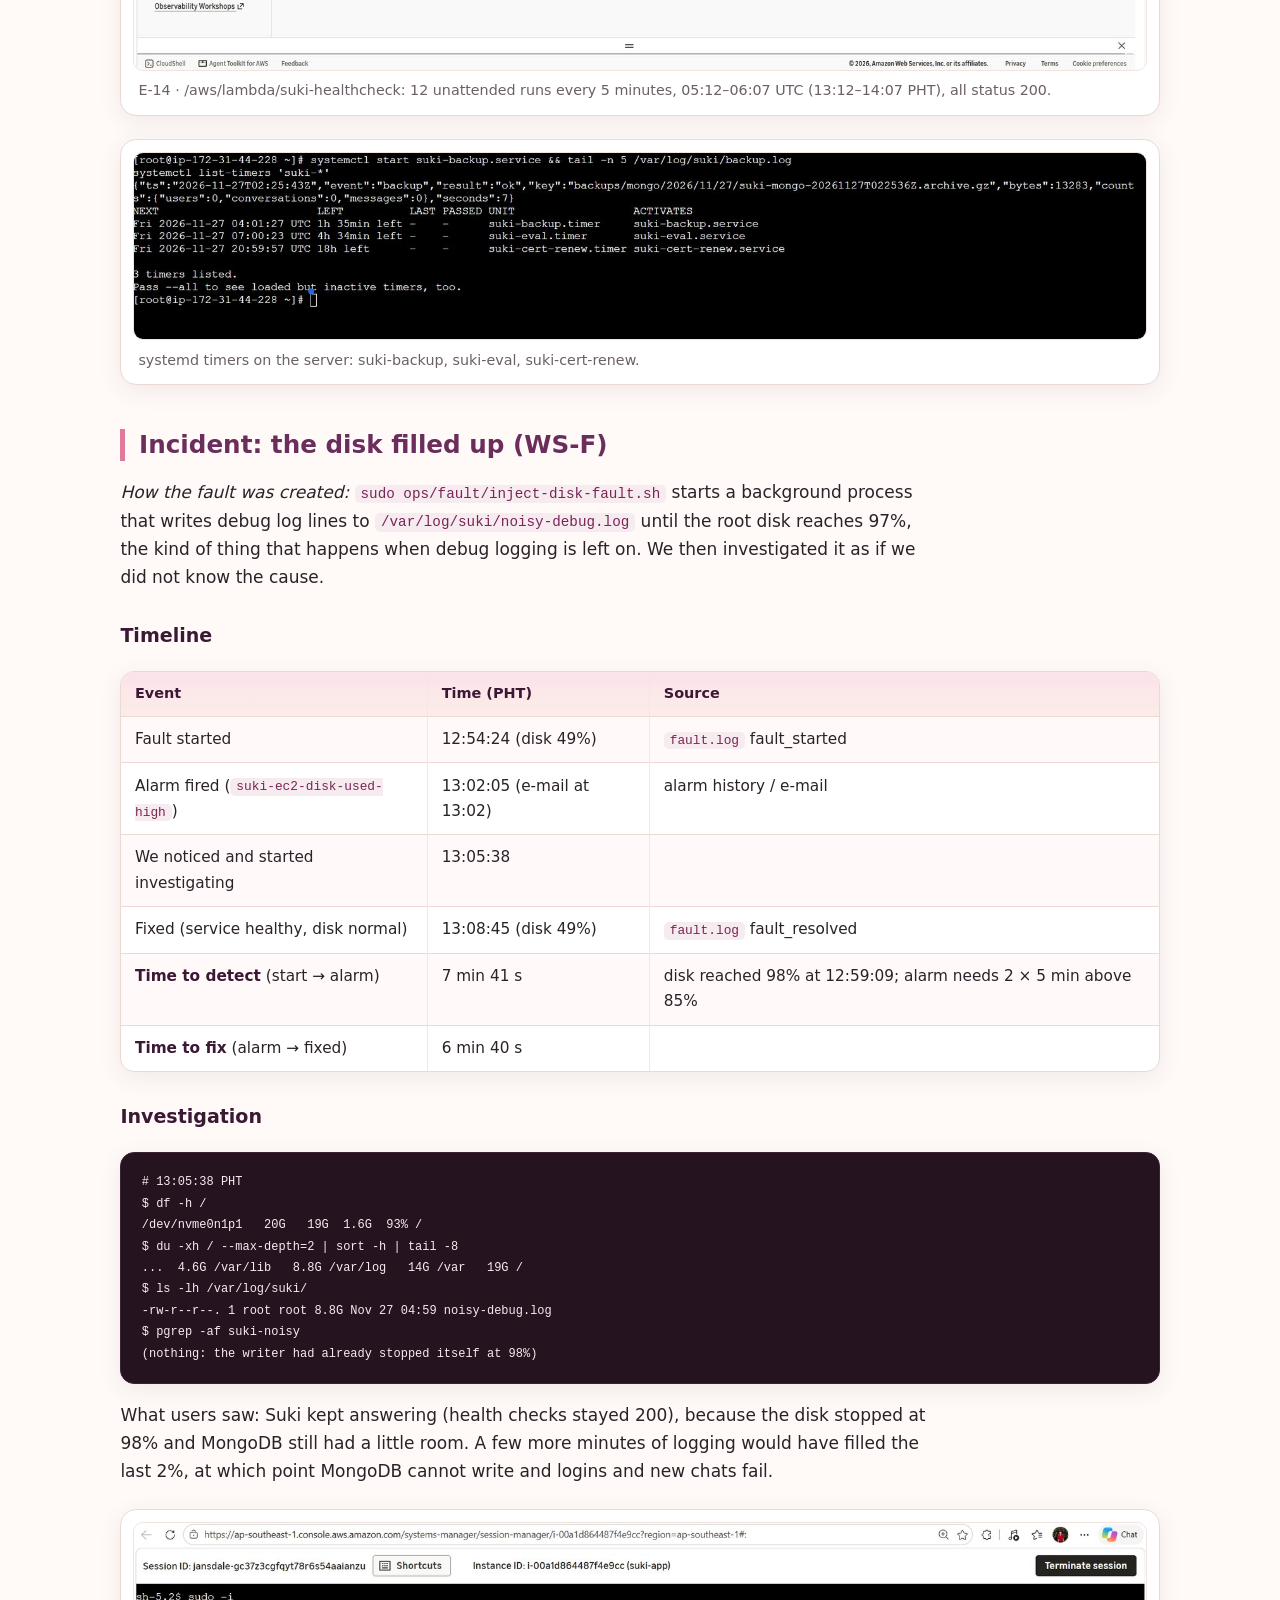
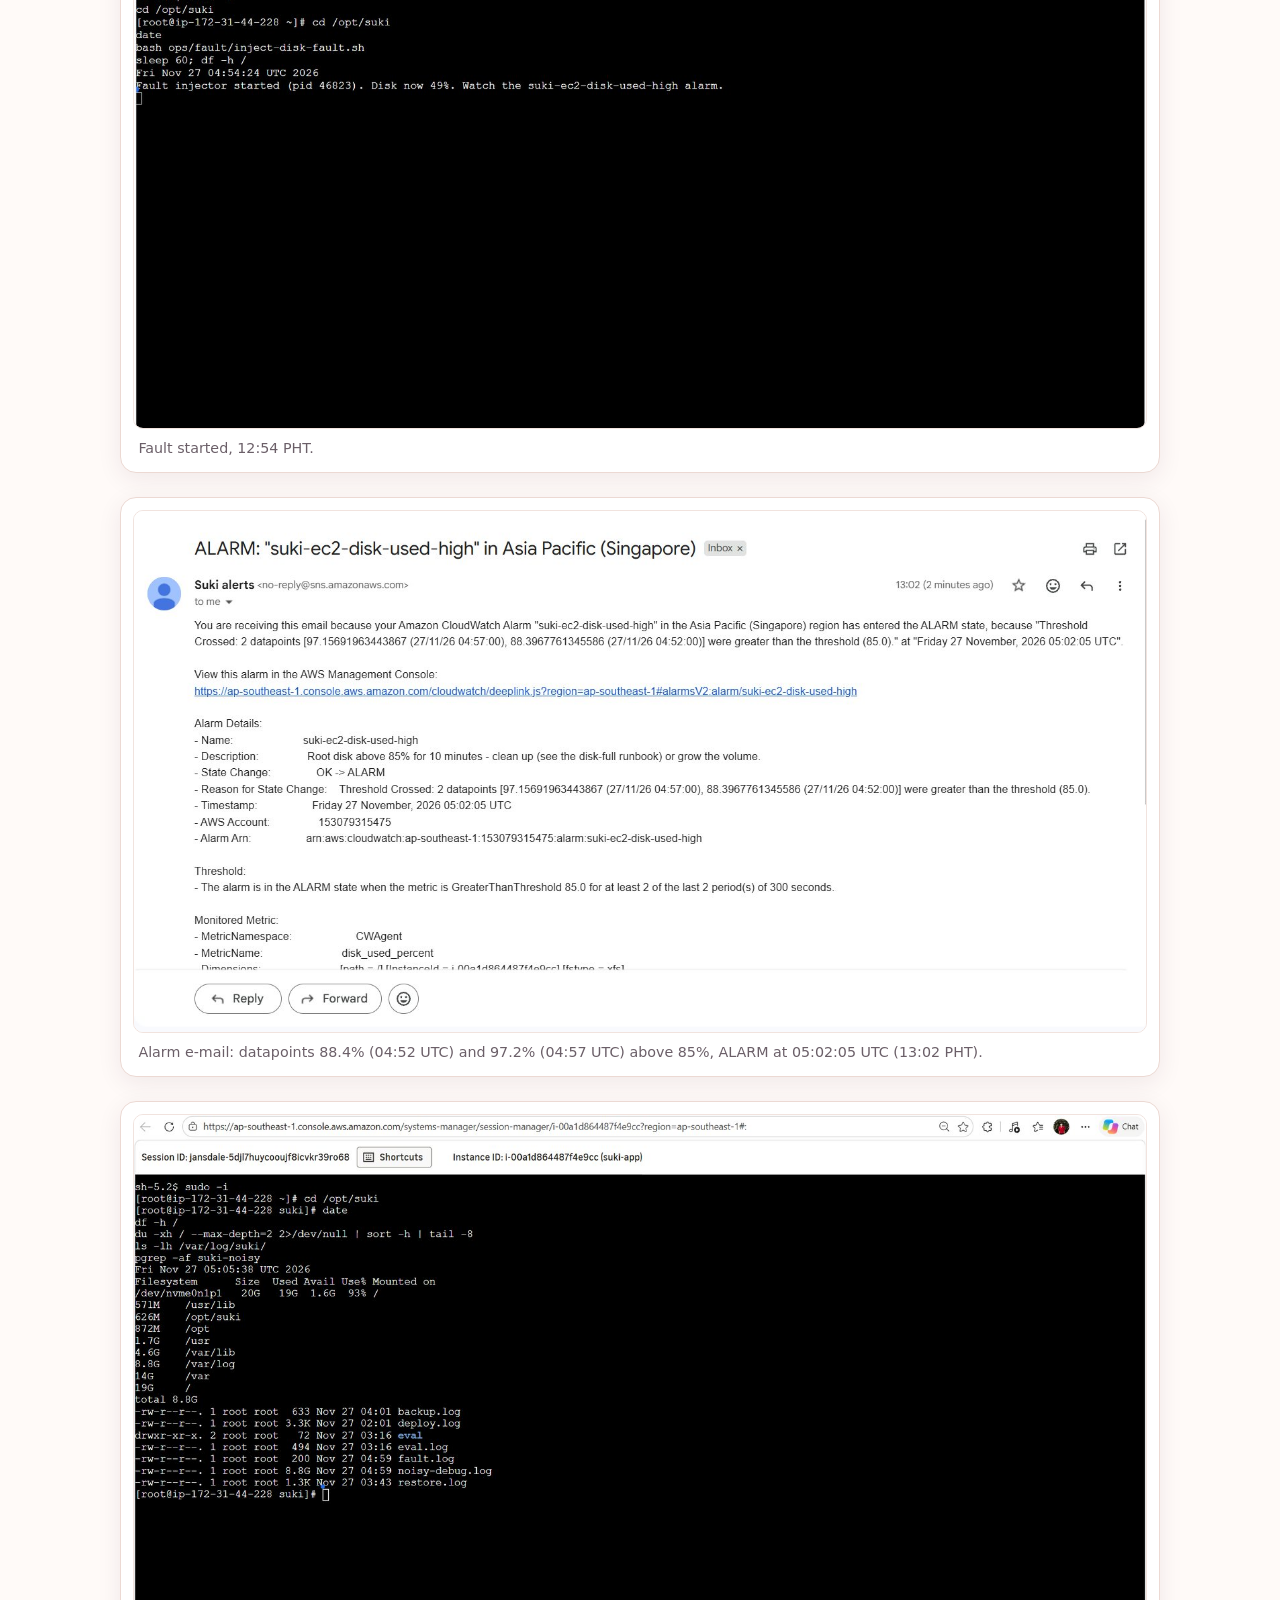
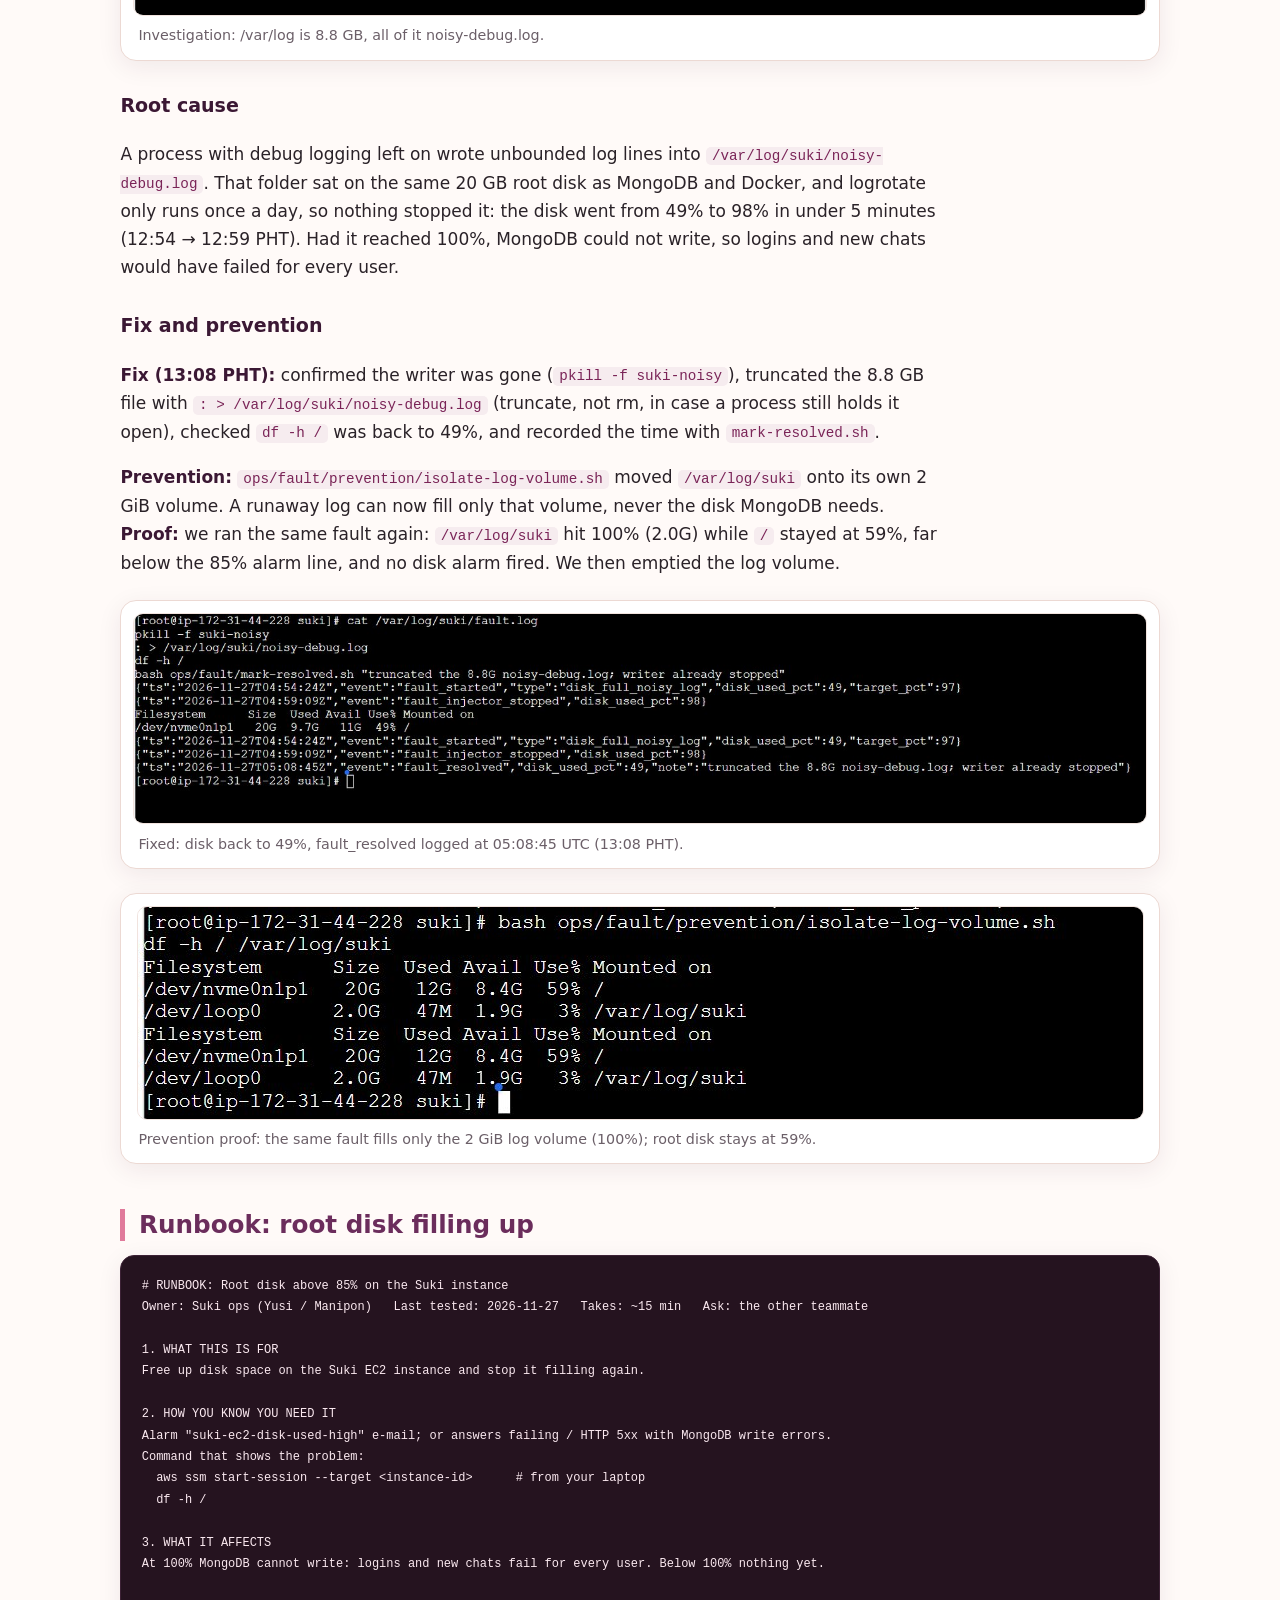
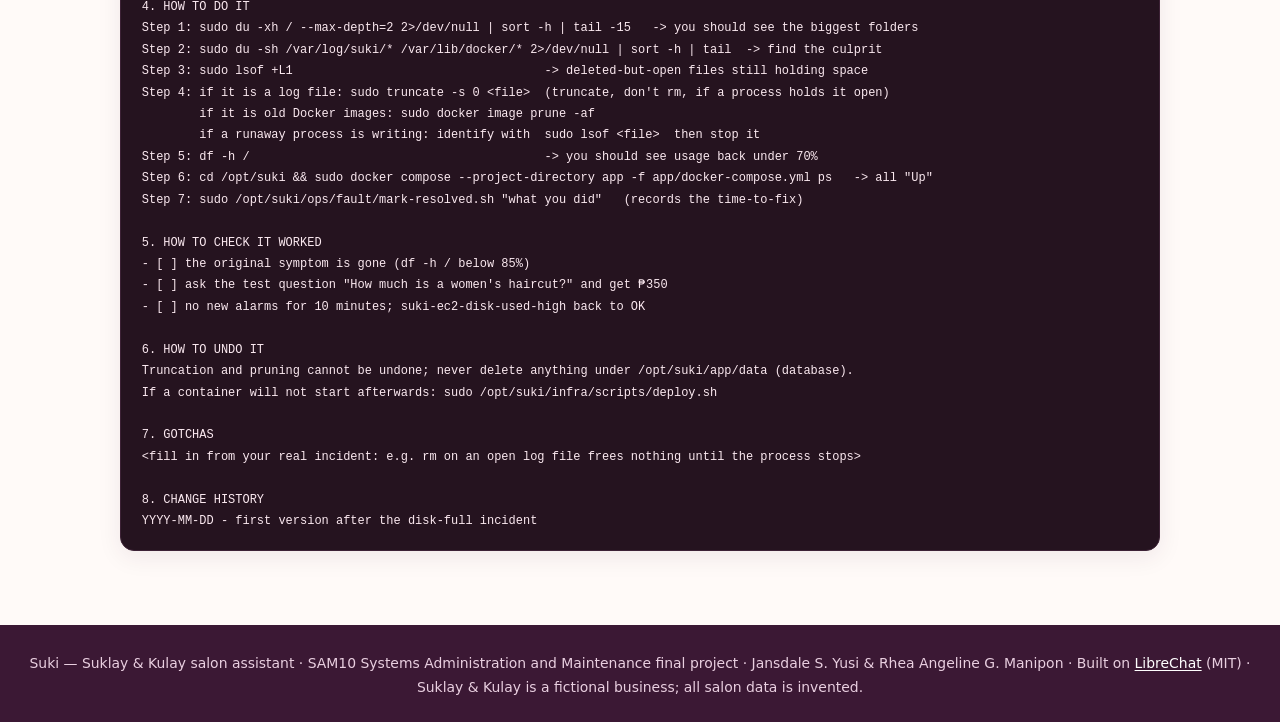
==== commit 37280ca7: "Redesigned website, video tab, README" ====
--- a/docs/automation-incident.html
+++ b/docs/automation-incident.html
@@ -10,7 +10,7 @@
 <body>
 <header class="site"><div class="wrap">
 <a class="brand" href="index.html"><img src="assets/logo.svg" alt="">Suki · SAM10</a>
-<nav class="pages"><a href="index.html">Summary</a><a href="infrastructure.html">AWS design</a><a href="system.html">System card</a><a href="baseline.html">Baseline</a><a href="well-architected.html">Well-Architected</a><a href="operations.html">Monitoring · Backup · Security</a><a href="automation-incident.html" class=on>Automation · Incident</a><a href="results.html">Results</a><a href="next-steps.html">Next steps</a><a href="declaration.html">Declaration</a></nav>
+<nav class="pages"><a href="index.html">Summary</a><a href="infrastructure.html">AWS design</a><a href="system.html">System card</a><a href="baseline.html">Baseline</a><a href="well-architected.html">Well-Architected</a><a href="operations.html">Monitoring · Backup · Security</a><a href="automation-incident.html" class=on>Automation · Incident</a><a href="results.html">Results</a><a href="next-steps.html">Next steps</a><a href="declaration.html">Declaration</a><a href="video.html">Video</a></nav>
 </div></header>
 <main class="wrap">
 
--- a/docs/assets/site.css
+++ b/docs/assets/site.css
@@ -1,43 +1,77 @@
-:root{--plum:#6B2D5C;--plum-d:#3b1834;--rose:#E07A9B;--cream:#FFF4F0;--blush:#fcece7;--gold:#D9A441;--ink:#2a2228;--muted:#6b5f68;--line:#ecd9d3;--ok:#2f7d4f;--warn:#a35a00;--bad:#b3261e}
+:root{--plum:#6B2D5C;--plum-d:#3b1834;--plum-l:#8e3f7a;--rose:#E07A9B;--rose-l:#f7c9d7;--cream:#FFF4F0;--blush:#fcece7;--gold:#D9A441;--ink:#2a2228;--muted:#6b5f68;--line:#ecd9d3;--ok:#2f7d4f;--warn:#a35a00;--bad:#b3261e;--shadow:0 6px 24px rgba(59,24,52,.08)}
 *{box-sizing:border-box}
-html{font-size:17px}
-body{margin:0;font-family:system-ui,-apple-system,"Segoe UI",Roboto,sans-serif;color:var(--ink);background:#fffaf8;line-height:1.6}
-a{color:#a03468}
-header.site{background:var(--plum);color:#fff;position:sticky;top:0;z-index:5;box-shadow:0 2px 8px rgba(0,0,0,.12)}
-header.site .wrap{display:flex;align-items:center;gap:1rem;flex-wrap:wrap;padding:.6rem 1.2rem}
-header.site .brand{display:flex;align-items:center;gap:.6rem;color:#fff;text-decoration:none;font-weight:700}
-header.site .brand img{width:34px;height:34px}
-nav.pages{display:flex;flex-wrap:wrap;gap:.2rem .9rem;font-size:.86rem}
-nav.pages a{color:#fde7ef;text-decoration:none;padding:.15rem 0;border-bottom:2px solid transparent}
-nav.pages a:hover,nav.pages a.on{color:#fff;border-bottom-color:var(--gold)}
-.wrap{max-width:1040px;margin:0 auto}
-main{padding:1.5rem 1.2rem 3rem}
-h1{color:var(--plum-d);font-size:2rem;line-height:1.2;margin:.6rem 0 .4rem}
-h2{color:var(--plum);margin-top:2.2rem;border-bottom:2px solid var(--line);padding-bottom:.25rem}
-h3{color:var(--plum-d);margin-top:1.6rem}
-.lead{font-size:1.12rem;color:var(--muted);margin-top:0}
-table{border-collapse:collapse;width:100%;margin:1rem 0;font-size:.9rem;background:#fff}
-th,td{border:1px solid var(--line);padding:.45rem .6rem;text-align:left;vertical-align:top}
-th{background:var(--blush);color:var(--plum-d)}
-code,pre{font-family:ui-monospace,SFMono-Regular,Menlo,Consolas,monospace;font-size:.85em}
-code{background:#f6ecef;padding:.05rem .3rem;border-radius:4px}
-pre{background:#2a1726;color:#fbe9f0;padding:1rem;border-radius:10px;overflow:auto;line-height:1.45}
-pre code{background:none;padding:0}
-.card{background:#fff;border:1px solid var(--line);border-radius:14px;padding:1rem 1.2rem;margin:1rem 0}
+html{font-size:17px;scroll-behavior:smooth}
+body{margin:0;font-family:"Segoe UI",system-ui,-apple-system,Roboto,"Helvetica Neue",sans-serif;color:var(--ink);background:linear-gradient(180deg,#fff6f3 0,#fffaf8 420px,#fffaf8 100%);line-height:1.65}
+a{color:#a03468;text-underline-offset:2px}a:hover{color:var(--plum)}
+/* header */
+header.site{background:linear-gradient(90deg,var(--plum-d),var(--plum) 55%,var(--plum-l));color:#fff;position:sticky;top:0;z-index:10;box-shadow:0 4px 18px rgba(59,24,52,.25)}
+header.site .wrap{display:flex;align-items:center;gap:1.2rem;flex-wrap:wrap;padding:.65rem 1.2rem}
+header.site .brand{display:flex;align-items:center;gap:.6rem;color:#fff;text-decoration:none;font-weight:800;letter-spacing:.01em;font-size:1.05rem}
+header.site .brand img{width:36px;height:36px;border-radius:50%;background:#fff;padding:2px}
+nav.pages{display:flex;flex-wrap:wrap;gap:.25rem;font-size:.84rem}
+nav.pages a{color:#fde7ef;text-decoration:none;padding:.28rem .7rem;border-radius:99px;transition:background .15s}
+nav.pages a:hover{background:rgba(255,255,255,.14);color:#fff}
+nav.pages a.on{background:#fff;color:var(--plum);font-weight:700}
+.wrap{max-width:1080px;margin:0 auto}
+main{padding:1.8rem 1.2rem 3.5rem}
+/* type */
+h1{color:var(--plum-d);font-size:2.25rem;line-height:1.15;margin:.4rem 0 .5rem;letter-spacing:-.01em}
+h2{color:var(--plum);font-size:1.45rem;margin:2.6rem 0 .8rem;padding-left:.8rem;border-left:5px solid var(--rose);line-height:1.3}
+h3{color:var(--plum-d);margin-top:1.7rem;font-size:1.12rem}
+p,li{max-width:76ch}
+.lead{font-size:1.15rem;color:var(--muted);margin-top:0}
+strong{color:var(--plum-d)}
+/* hero */
+.hero{display:flex;gap:1.6rem;align-items:center;flex-wrap:wrap;background:#fff;border:1px solid var(--line);border-radius:20px;padding:1.6rem 1.8rem;box-shadow:var(--shadow);position:relative;overflow:hidden}
+.hero::after{content:"";position:absolute;right:-60px;top:-60px;width:220px;height:220px;border-radius:50%;background:radial-gradient(circle,var(--rose-l),transparent 70%);opacity:.7}
+.hero img{width:120px;height:120px;border-radius:24px;box-shadow:var(--shadow);position:relative;z-index:1}
+.hero>div{flex:1;min-width:260px;position:relative;z-index:1}
+.pill{display:inline-block;font-size:.74rem;font-weight:700;padding:.18rem .65rem;border-radius:99px;background:var(--blush);color:var(--plum);margin:.1rem .15rem .1rem 0;border:1px solid var(--line)}
+.btn{display:inline-block;background:var(--plum);color:#fff!important;text-decoration:none;font-weight:700;padding:.5rem 1rem;border-radius:10px;margin:.3rem .4rem .3rem 0;font-size:.92rem;box-shadow:0 3px 10px rgba(107,45,92,.25)}
+.btn.alt{background:#fff;color:var(--plum)!important;border:1px solid var(--plum)}
+/* stats */
+.stats{display:grid;grid-template-columns:repeat(auto-fit,minmax(170px,1fr));gap:.9rem;margin:1.4rem 0}
+.stat{background:#fff;border:1px solid var(--line);border-radius:16px;padding:1rem 1.1rem;box-shadow:var(--shadow);border-top:4px solid var(--rose)}
+.stat b{display:block;font-size:1.7rem;color:var(--plum);line-height:1.1}
+.stat span{font-size:.84rem;color:var(--muted)}
+/* flow + steps */
+.flow{display:flex;flex-wrap:wrap;align-items:stretch;gap:.4rem;margin:1rem 0}
+.flow .node{flex:1;min-width:130px;background:#fff;border:1px solid var(--line);border-radius:14px;padding:.75rem .8rem;text-align:center;box-shadow:var(--shadow);font-size:.86rem}
+.flow .node b{display:block;color:var(--plum);font-size:.95rem}
+.flow .arrow{align-self:center;color:var(--rose);font-weight:800;font-size:1.3rem}
+.steps{counter-reset:s;display:grid;grid-template-columns:repeat(auto-fit,minmax(190px,1fr));gap:.9rem;margin:1rem 0;padding:0;list-style:none}
+.steps li{counter-increment:s;background:#fff;border:1px solid var(--line);border-radius:16px;padding:1rem 1rem 1rem 3.2rem;position:relative;box-shadow:var(--shadow);font-size:.9rem;max-width:none}
+.steps li::before{content:counter(s);position:absolute;left:.9rem;top:.95rem;width:1.7rem;height:1.7rem;border-radius:50%;background:var(--plum);color:#fff;font-weight:800;display:flex;align-items:center;justify-content:center;font-size:.85rem}
+.steps li b{display:block;color:var(--plum-d)}
+/* tables */
+table{border-collapse:separate;border-spacing:0;width:100%;margin:1.1rem 0;font-size:.9rem;background:#fff;border:1px solid var(--line);border-radius:14px;overflow:hidden;box-shadow:var(--shadow)}
+th,td{padding:.6rem .8rem;text-align:left;vertical-align:top;border-bottom:1px solid var(--line)}
+tr:last-child td{border-bottom:0}
+th{background:linear-gradient(180deg,#fbe3ea,var(--blush));color:var(--plum-d);font-weight:700;font-size:.85rem;text-transform:none}
+tr:nth-child(even) td{background:#fffaf9}
+td+td,th+th{border-left:1px solid #f4e6e1}
+/* code */
+code,pre{font-family:ui-monospace,SFMono-Regular,Menlo,Consolas,monospace;font-size:.84em}
+code{background:#f6ecef;padding:.08rem .35rem;border-radius:5px;color:#7a2457}
+pre{background:#25131f;color:#fbe9f0;padding:1.1rem 1.2rem;border-radius:14px;overflow:auto;line-height:1.5;box-shadow:var(--shadow);border:1px solid #3d2236}
+pre code{background:none;padding:0;color:inherit}
+/* cards, figures */
+.card{background:#fff;border:1px solid var(--line);border-radius:16px;padding:1.1rem 1.3rem;margin:1rem 0;box-shadow:var(--shadow)}
 .grid{display:grid;grid-template-columns:repeat(auto-fit,minmax(230px,1fr));gap:1rem}
-.pill{display:inline-block;font-size:.75rem;font-weight:700;padding:.1rem .55rem;border-radius:99px;background:var(--blush);color:var(--plum)}
 .good{color:var(--ok);font-weight:700}.adequate{color:var(--warn);font-weight:700}.gap{color:var(--bad);font-weight:700}
-.hero{display:flex;gap:1.4rem;align-items:center;flex-wrap:wrap}
-.hero img{width:110px;height:110px}
-figure{margin:1.2rem 0}figure img{max-width:100%;border:1px solid var(--line);border-radius:10px;background:#fff}
-figcaption{font-size:.85rem;color:var(--muted);margin-top:.35rem}
-.video{position:relative;padding-top:56.25%;border-radius:12px;overflow:hidden;background:#1e1219}
+figure{margin:1.4rem 0;background:#fff;border:1px solid var(--line);border-radius:16px;padding:.7rem;box-shadow:var(--shadow)}
+figure img{display:block;max-width:100%;margin:0 auto;border-radius:10px;border:1px solid #f1e3de}
+figure a{display:block}
+figcaption{font-size:.84rem;color:var(--muted);margin:.55rem .3rem .1rem;line-height:1.45}
+.video{position:relative;padding-top:56.25%;border-radius:16px;overflow:hidden;background:#1e1219;box-shadow:var(--shadow)}
 .video iframe{position:absolute;inset:0;width:100%;height:100%;border:0}
-/* Evidence that must be captured from the REAL system. Delete each box once replaced. */
+.callout{background:#fff7e8;border:1px solid #f1d8a7;border-left:5px solid var(--gold);border-radius:12px;padding:.8rem 1rem;margin:1rem 0;font-size:.92rem}
+/* leftovers from the template */
 .evidence-needed{border:2px dashed var(--rose);background:#fff0f4;border-radius:12px;padding:.8rem 1rem;margin:1rem 0;font-size:.9rem}
 .evidence-needed::before{content:"EVIDENCE NEEDED · " attr(data-id);display:block;font-weight:800;color:var(--bad);letter-spacing:.03em;margin-bottom:.25rem}
 .todo{background:#fff6dd;border-left:4px solid var(--gold);padding:.15rem .5rem;font-weight:600}
 .draft{border-left:4px solid var(--gold);background:#fffaf0;padding:.6rem .9rem;margin:1rem 0;font-size:.9rem}
 .draft::before{content:"DRAFT — check against your running system, then rewrite in your own words and delete this label";display:block;font-weight:800;color:var(--warn);font-size:.78rem;margin-bottom:.2rem}
-footer.site{border-top:1px solid var(--line);color:var(--muted);font-size:.8rem;padding:1.2rem;text-align:center}
-@media (max-width:640px){html{font-size:16px}h1{font-size:1.6rem}}
+footer.site{background:var(--plum-d);color:#e9cfe0;font-size:.82rem;padding:1.6rem 1.2rem;text-align:center;line-height:1.7}
+footer.site a{color:#fff}
+@media (max-width:700px){html{font-size:16px}h1{font-size:1.7rem}.hero{padding:1.2rem}.flow .arrow{display:none}table{display:block;overflow-x:auto}}
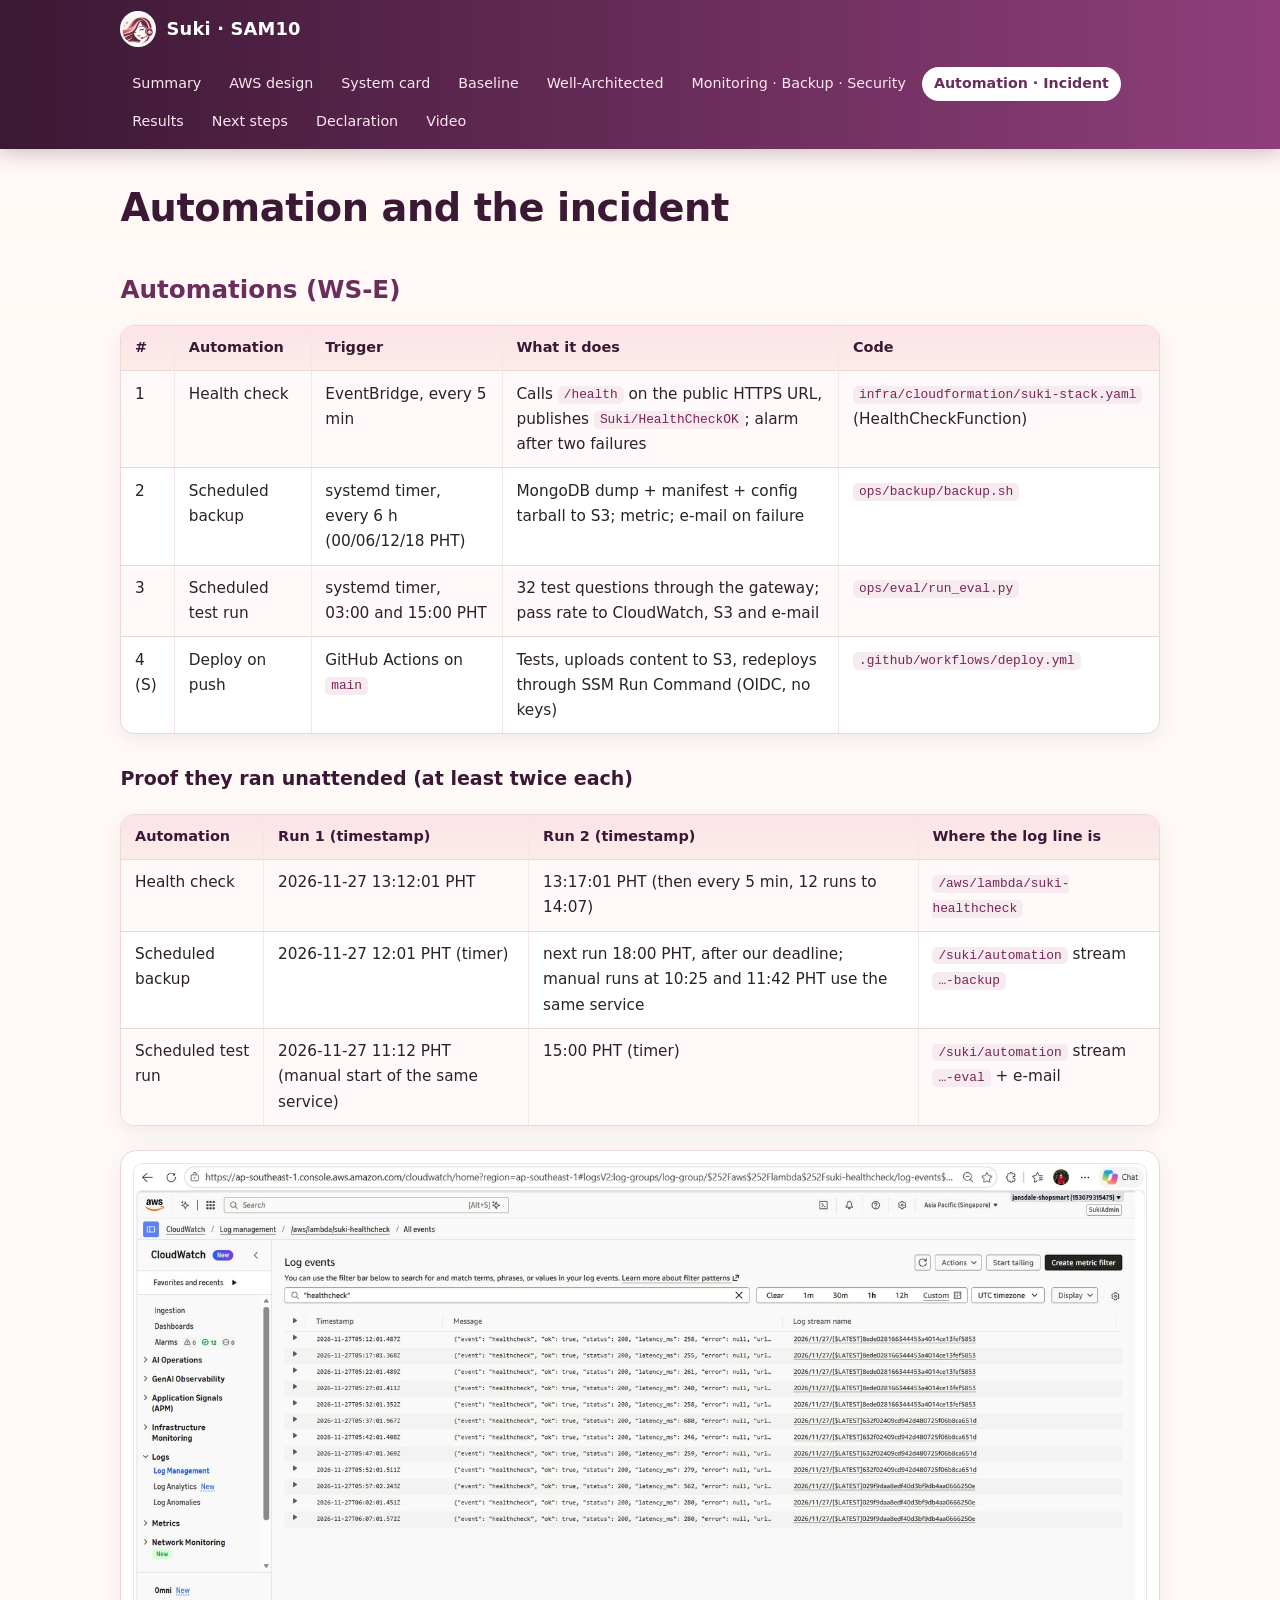
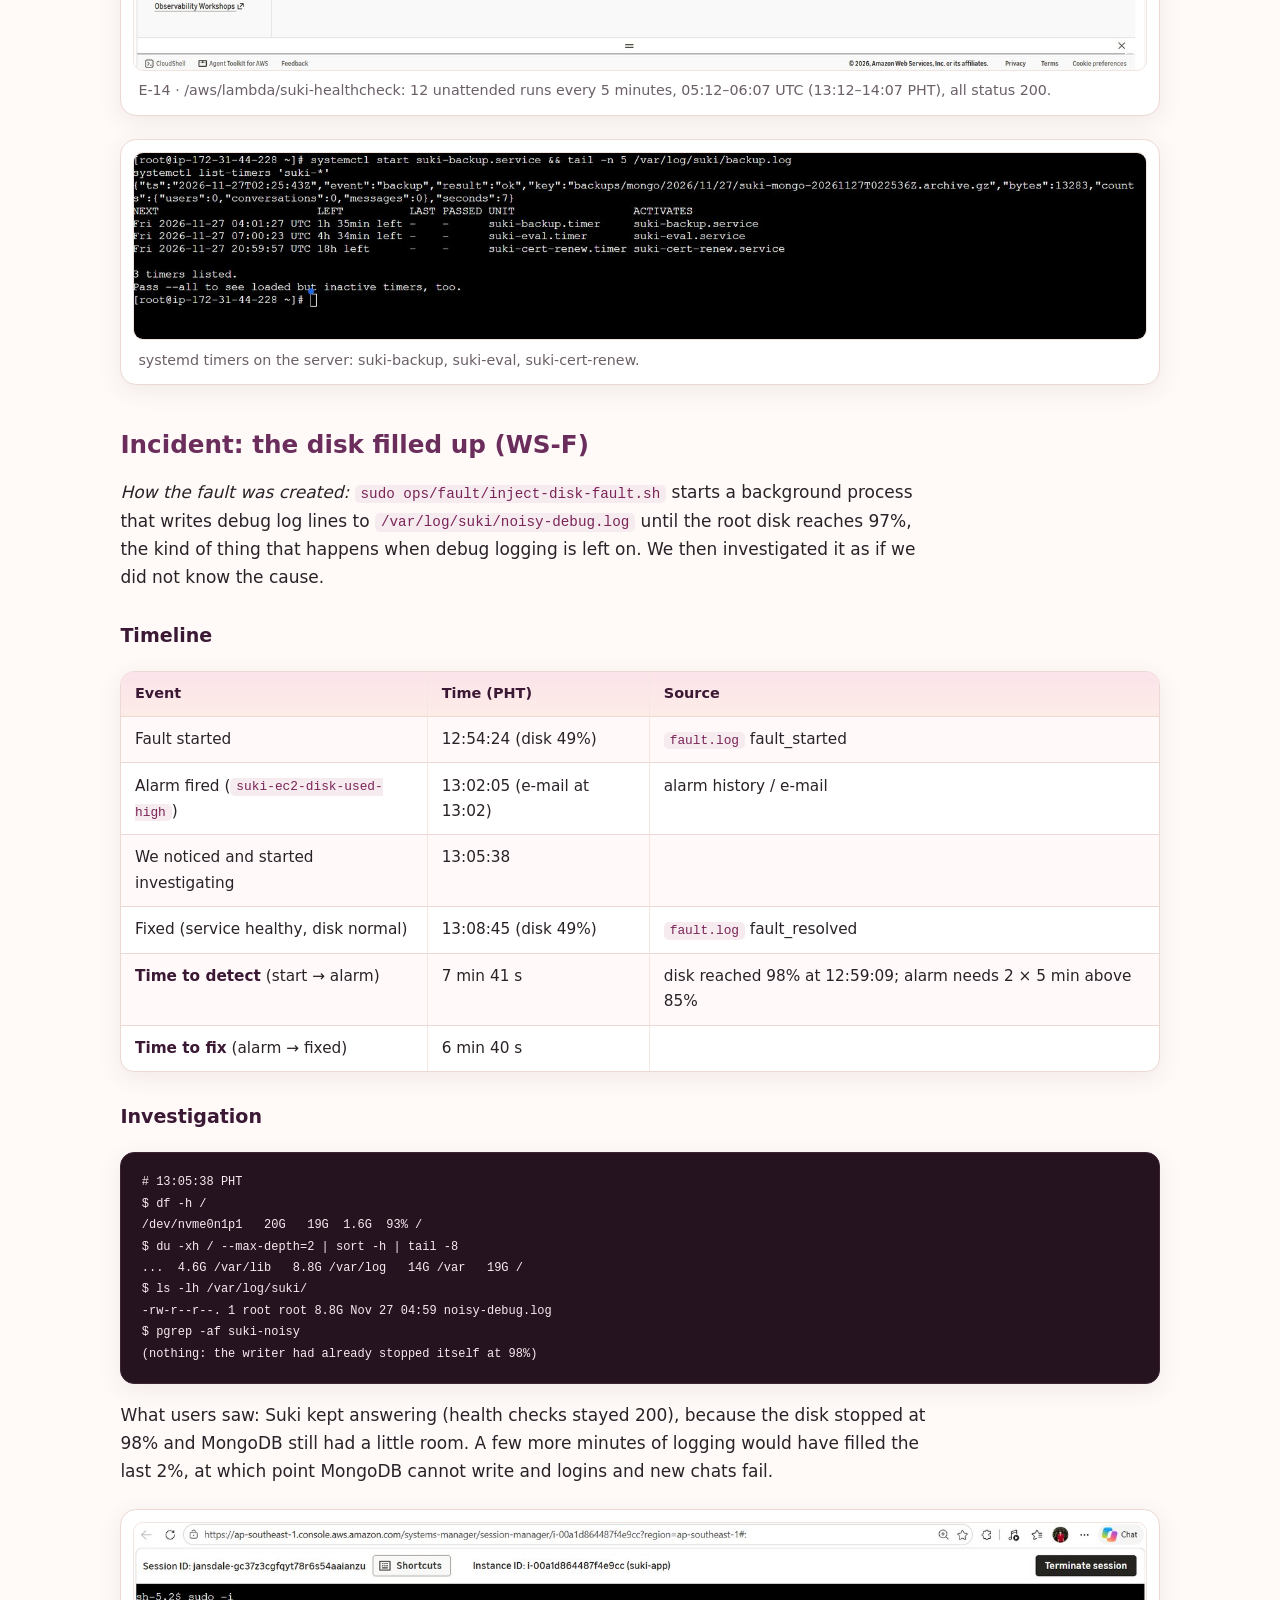
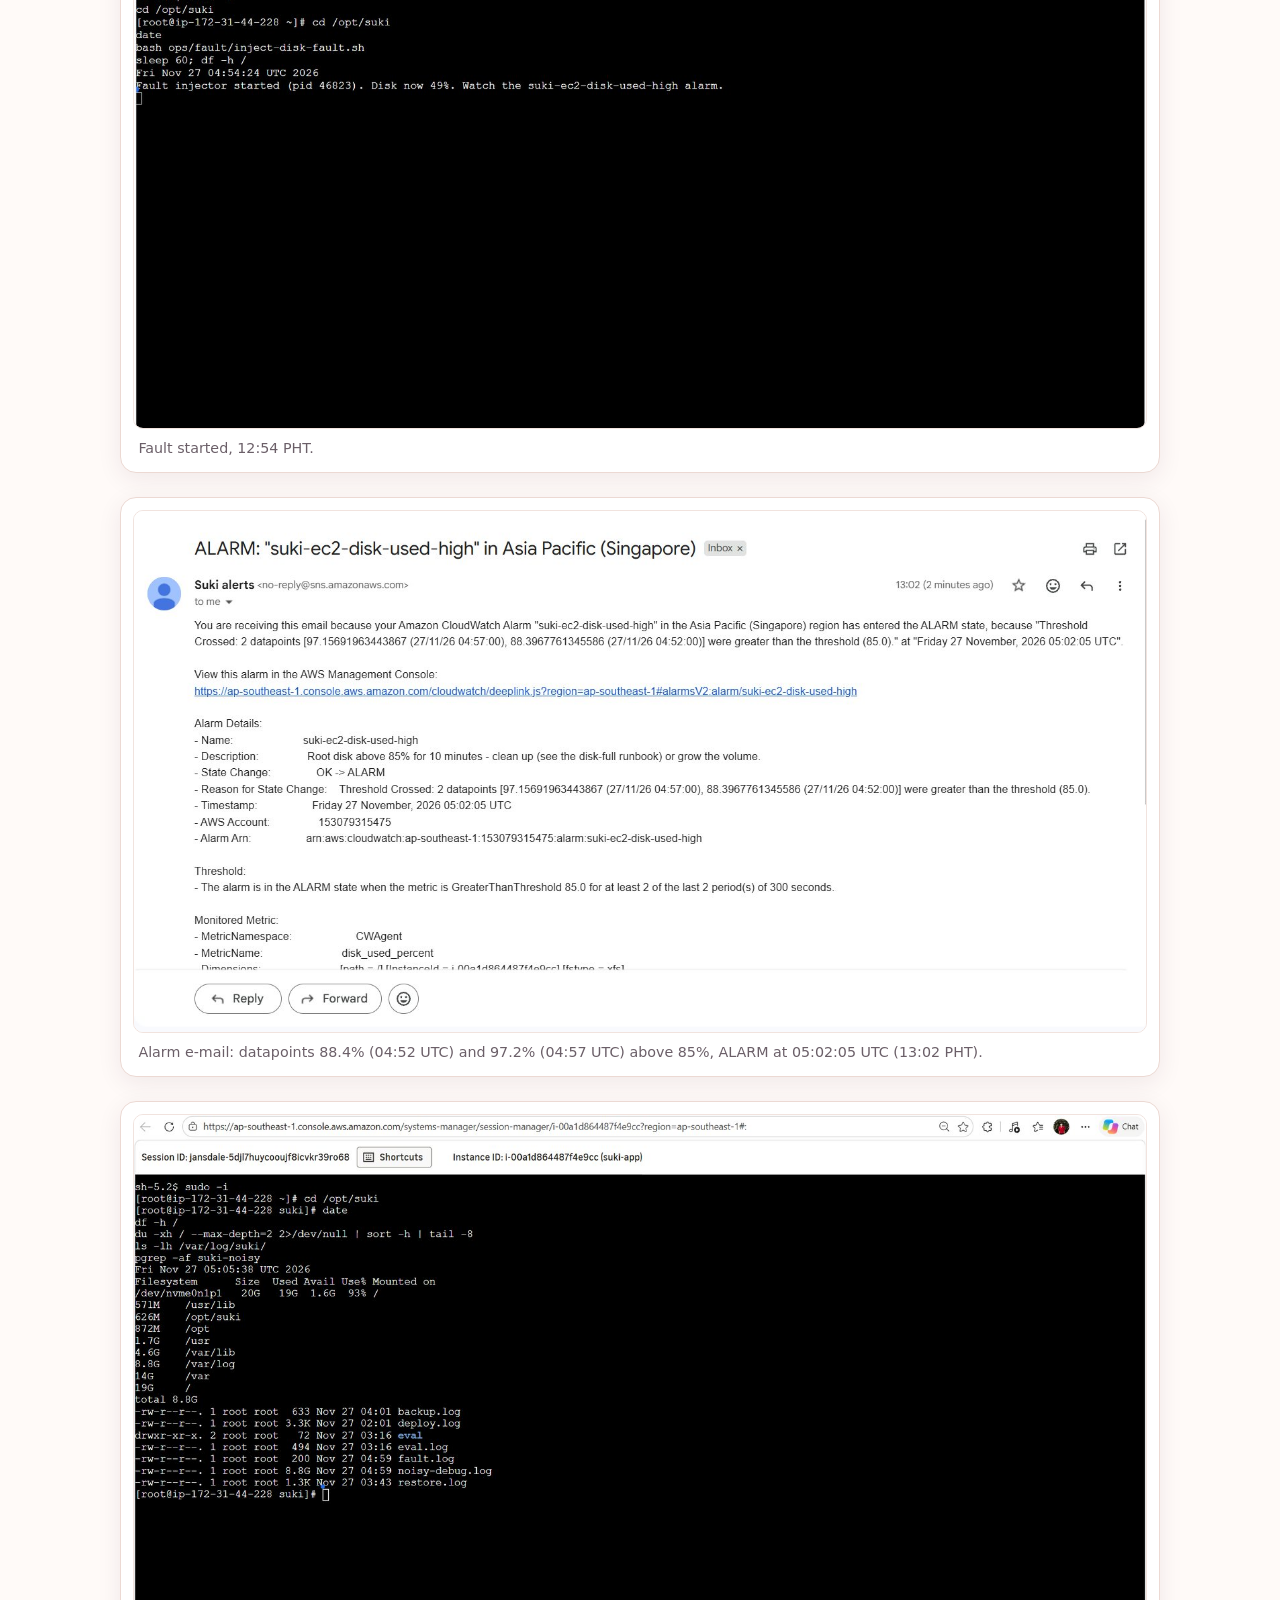
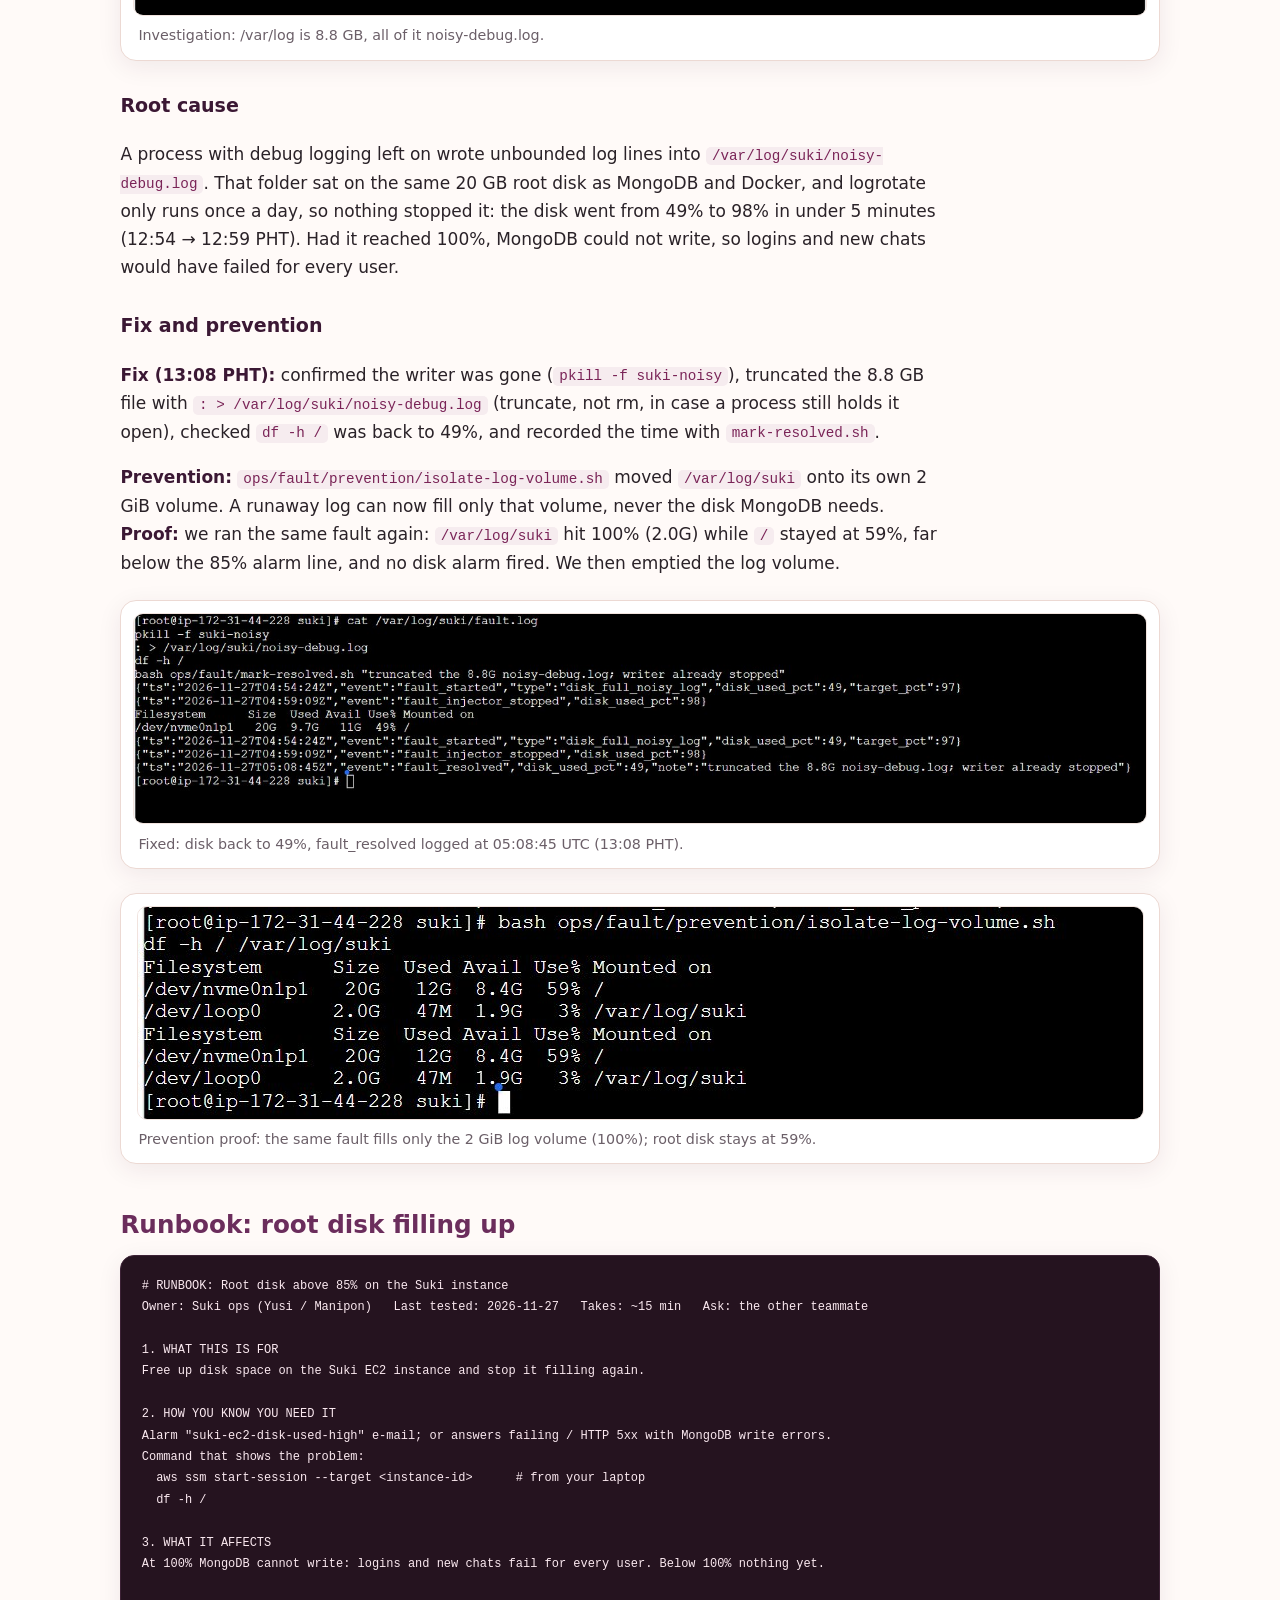
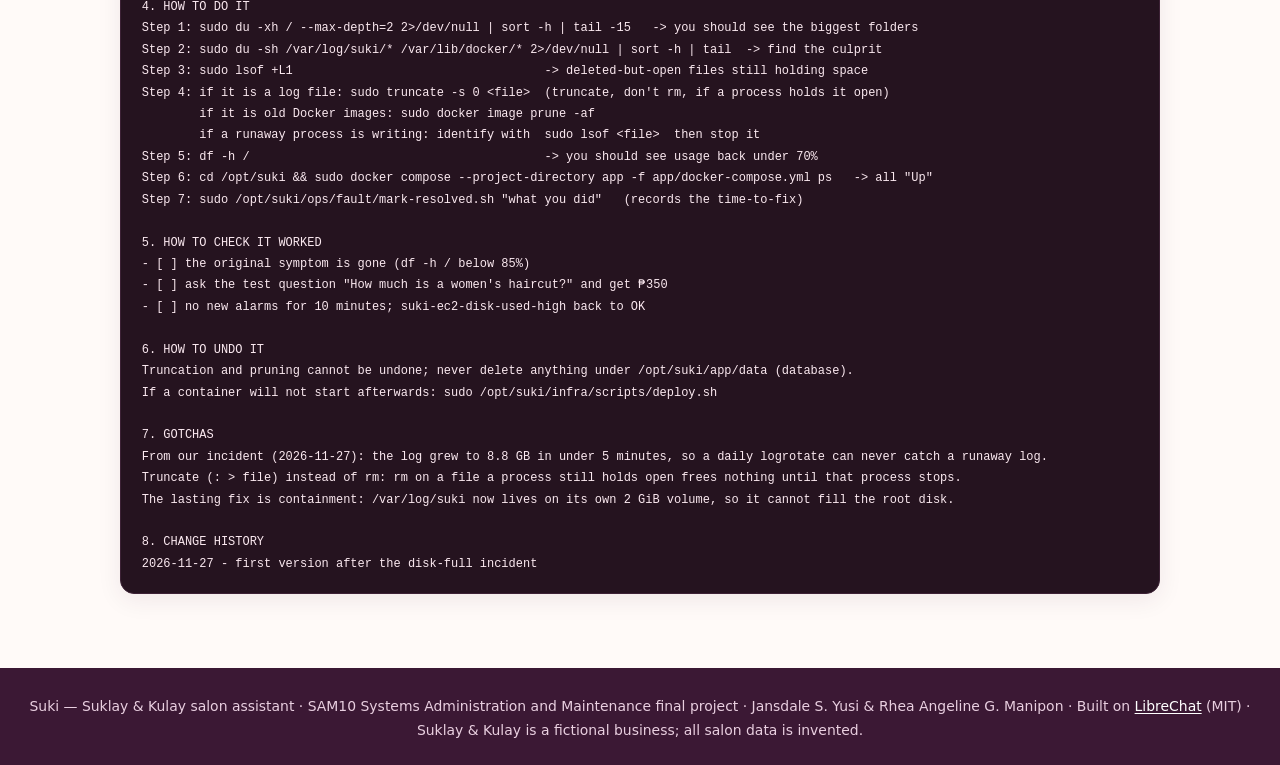
==== commit 5b07d87c: "Final website" ====
--- a/docs/automation-incident.html
+++ b/docs/automation-incident.html
@@ -102,15 +102,18 @@
 If a container will not start afterwards: sudo /opt/suki/infra/scripts/deploy.sh
 
 7. GOTCHAS
-&lt;fill in from your real incident: e.g. rm on an open log file frees nothing until the process stops&gt;
+From our incident (2026-11-27): the log grew to 8.8 GB in under 5 minutes, so a daily logrotate can never catch a runaway log.
+Truncate (: &gt; file) instead of rm: rm on a file a process still holds open frees nothing until that process stops.
+The lasting fix is containment: /var/log/suki now lives on its own 2 GiB volume, so it cannot fill the root disk.
 
 8. CHANGE HISTORY
-YYYY-MM-DD - first version after the disk-full incident
+2026-11-27 - first version after the disk-full incident
 </code></pre>
 
 </main>
 <footer class="site">Suki — Suklay &amp; Kulay salon assistant · SAM10 Systems Administration and Maintenance final project ·
 Jansdale S. Yusi &amp; Rhea Angeline G. Manipon · Built on <a href="https://github.com/danny-avila/LibreChat">LibreChat</a> (MIT) ·
 Suklay &amp; Kulay is a fictional business; all salon data is invented.</footer>
+<script src="assets/site.js"></script>
 </body>
 </html>
--- a/docs/assets/site.css
+++ b/docs/assets/site.css
@@ -16,7 +16,7 @@
 main{padding:1.8rem 1.2rem 3.5rem}
 /* type */
 h1{color:var(--plum-d);font-size:2.25rem;line-height:1.15;margin:.4rem 0 .5rem;letter-spacing:-.01em}
-h2{color:var(--plum);font-size:1.45rem;margin:2.6rem 0 .8rem;padding-left:.8rem;border-left:5px solid var(--rose);line-height:1.3}
+h2{color:var(--plum);font-size:1.45rem;margin:2.6rem 0 .8rem;line-height:1.3}
 h3{color:var(--plum-d);margin-top:1.7rem;font-size:1.12rem}
 p,li{max-width:76ch}
 .lead{font-size:1.15rem;color:var(--muted);margin-top:0}
@@ -75,3 +75,10 @@
 footer.site{background:var(--plum-d);color:#e9cfe0;font-size:.82rem;padding:1.6rem 1.2rem;text-align:center;line-height:1.7}
 footer.site a{color:#fff}
 @media (max-width:700px){html{font-size:16px}h1{font-size:1.7rem}.hero{padding:1.2rem}.flow .arrow{display:none}table{display:block;overflow-x:auto}}
+/* lightbox */
+figure a{cursor:zoom-in}
+.lightbox{position:fixed;inset:0;background:rgba(30,12,26,.88);display:none;align-items:center;justify-content:center;flex-direction:column;z-index:100;padding:2rem;cursor:zoom-out}
+.lightbox.open{display:flex}
+.lightbox img{max-width:95vw;max-height:84vh;border-radius:10px;background:#fff;box-shadow:0 10px 40px rgba(0,0,0,.4)}
+.lb-cap{color:#f6e6ef;font-size:.9rem;max-width:90ch;text-align:center;margin:.8rem 0 0}
+.lb-close{position:absolute;top:1rem;right:1.4rem;background:#fff;color:#3b1834;border:0;border-radius:50%;width:2.4rem;height:2.4rem;font-size:1.5rem;line-height:1;cursor:pointer;font-weight:700}
